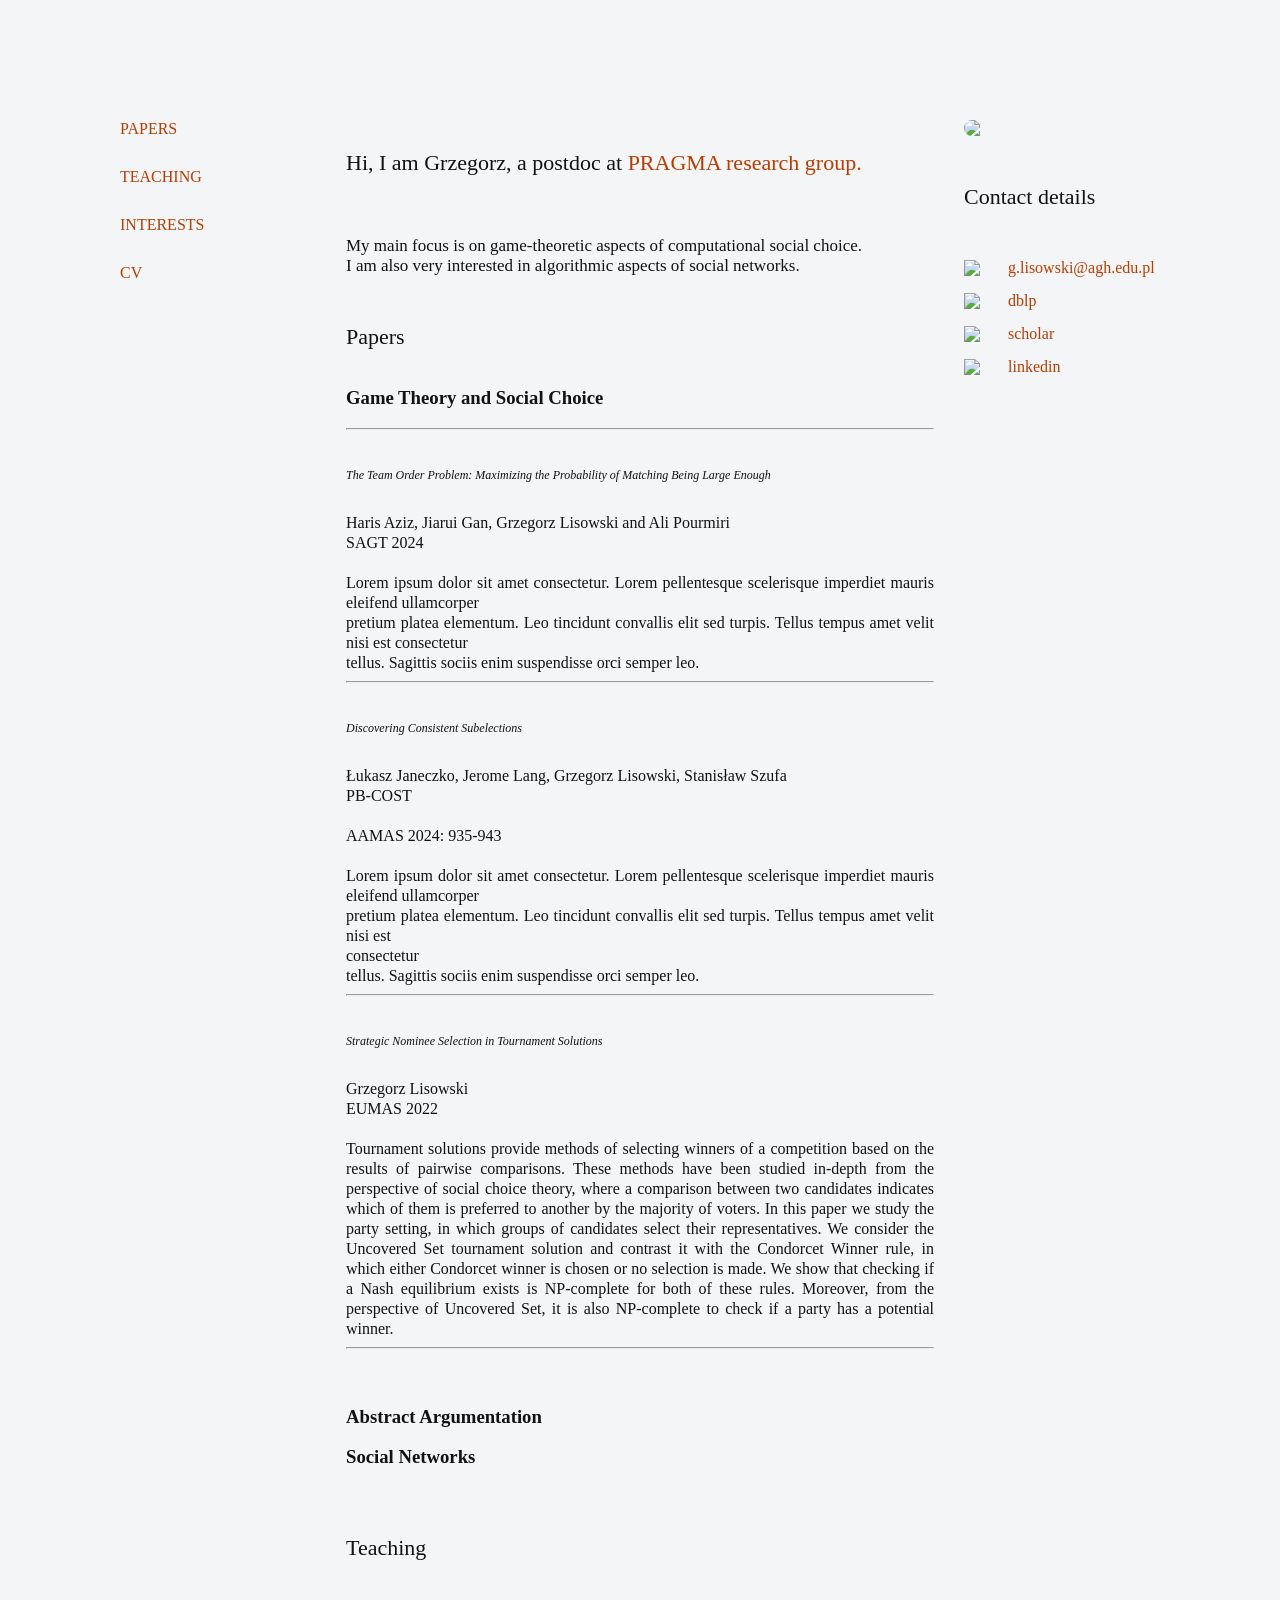
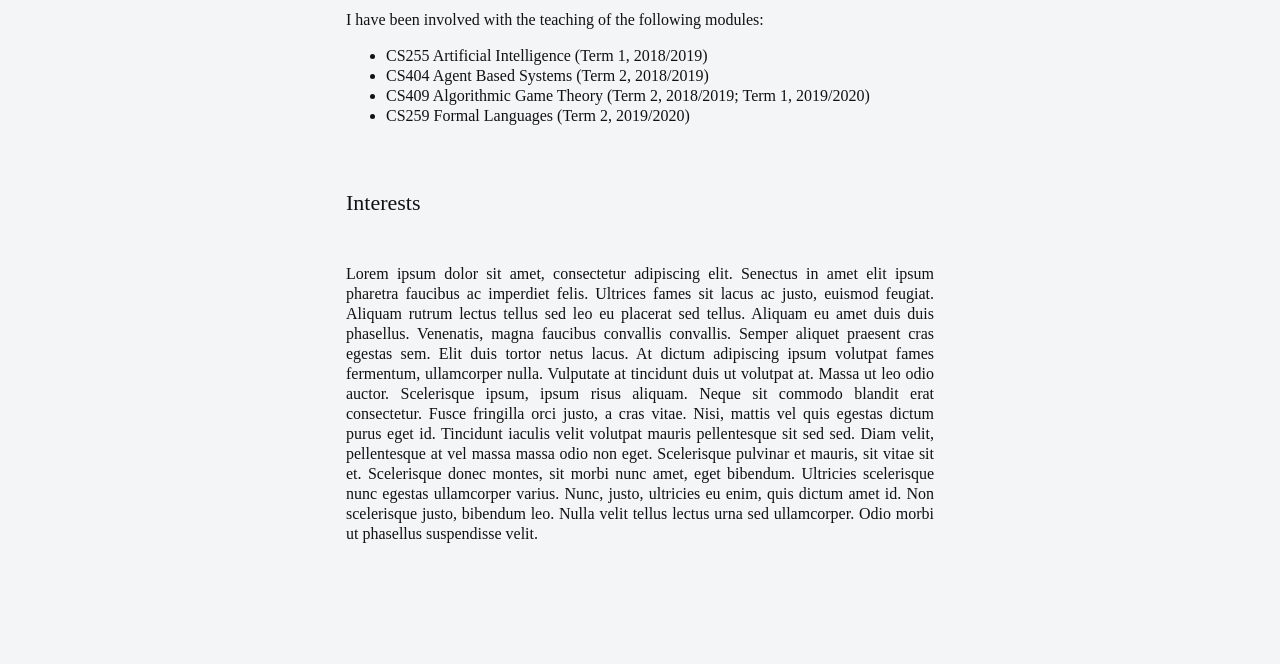
==== index.html @ bf041bb4 "Rename home.html to index.html" ====
<!DOCTYPE html>
<html>

<head>
  <meta charset="utf-8" />
  <meta lang="eng">
  <meta http-equiv="X-UA-Compatible" content="IE=edge" />
  <title>Grzegorz Lisowski</title>
  <meta name="description" content="" />
  <meta name="viewport" content="width=device-width, initial-scale=1" />
  <link href="style.css" rel="stylesheet">
  <link href="https://fonts.googleapis.com/css2?family=Montserrat&display=swap" rel="stylesheet">
</head>

<body>
  <div>
    <nav id="menu">
      <button id="hamburger" aria-label="Toggle menu" aria-expanded="false">
        <span></span><span></span><span></span>
      </button>
      <div id="menu-links">
        <a href="#publications" class="menu_item">PAPERS</a>
        <a href="#teaching" class="menu_item">TEACHING</a>
        <a href="#interests" class="menu_item">INTERESTS</a>
        <a href="./Grzegorz-Lisowski-CV.pdf" target="_blank" class="menu_item">CV</a>
      </div>
    </nav>
  </div>
  <script>
    const btn = document.getElementById('hamburger');
    const links = document.getElementById('menu-links');
    btn.addEventListener('click', () => {
      const open = links.classList.toggle('open');
      btn.setAttribute('aria-expanded', open);
    });
    links.querySelectorAll('.menu_item').forEach(a => {
      a.addEventListener('click', () => {
        links.classList.remove('open');
        btn.setAttribute('aria-expanded', false);
      });
    });
  </script>
  <div>
    <section>
      <h1>Hi, I am Grzegorz, a postdoc at <a href="https://home.agh.edu.pl/~pragma/#about">PRAGMA research group.</a>
      </h1>
      <p id="description">
        My main focus is on game-theoretic aspects of computational social choice. <br>I am also very interested in
        algorithmic
        aspects of social networks.
      </p>
    </section>

    <section id="publications">
      <h2>Papers</h2>
      <h3>Game Theory and Social Choice</h3>
        <hr>
        </hr>
        <p class="italic">The Team Order Problem: Maximizing the Probability of Matching Being Large Enough</p>
        <p>
          Haris Aziz, Jiarui Gan, Grzegorz Lisowski and Ali Pourmiri <br>
          SAGT 2024 <br>
          <br>
          Lorem ipsum dolor sit amet consectetur. Lorem pellentesque scelerisque imperdiet mauris eleifend ullamcorper
          <br>
          pretium platea elementum. Leo tincidunt convallis elit sed turpis. Tellus tempus amet velit nisi est
          consectetur
          <br>
          tellus. Sagittis sociis enim suspendisse orci semper leo.<br>
        </p>
        <hr>
        </hr>
        <p class="italic">Discovering Consistent Subelections</p>
        <p>
          Łukasz Janeczko, Jerome Lang, Grzegorz Lisowski, Stanisław Szufa<br>
          PB-COST<br>
          <br>
          AAMAS 2024: 935-943<br>
          <br>
          Lorem ipsum dolor sit amet consectetur. Lorem pellentesque scelerisque imperdiet mauris eleifend
          ullamcorper<br>
          pretium platea elementum. Leo tincidunt convallis elit sed turpis. Tellus tempus amet velit nisi est<br>
          consectetur<br>
          tellus. Sagittis sociis enim suspendisse orci semper leo.<br>
        </p>
        <hr>
        </hr>
        <p class="italic"> Strategic Nominee Selection in Tournament Solutions</p>
        <p>
          Grzegorz Lisowski<br>
          EUMAS 2022<br>
          <br>
          Tournament solutions provide methods of selecting winners of a competition based on the results of pairwise
          comparisons. These methods have been studied in-depth from the perspective of social choice theory, where a
          comparison between two candidates indicates which of them is preferred to another by the majority of voters.
          In this paper we study the party setting, in which groups of candidates select their representatives. We
          consider
          the Uncovered Set tournament solution and contrast it with the Condorcet Winner rule, in which either
          Condorcet winner is chosen or no selection is made. We show that checking if a Nash equilibrium exists is
          NP-complete for both of these rules. Moreover, from
          the perspective of Uncovered Set, it is also NP-complete to check if a party has a potential winner.<br>
          <hr>
          </hr>
        </p>
        <h3>Abstract Argumentation</h3>
        <h3>Social Networks</h3>
    </section>
    <section id="teaching">
      <h2>Teaching</h2>
      <p>
        I have been involved with the teaching of the following modules:
      <ul>
        <li>CS255 Artificial Intelligence (Term 1, 2018/2019)</li>
        <li>CS404 Agent Based Systems (Term 2, 2018/2019)</li>
        <li>CS409 Algorithmic Game Theory (Term 2, 2018/2019; Term 1, 2019/2020)</li>
        <li>CS259 Formal Languages (Term 2, 2019/2020)</li>
      </ul>
      </p>
    </section>
    <section id="interests">
      <h2>Interests</h2>
      <p>
        Lorem ipsum dolor sit amet, consectetur adipiscing elit. Senectus in
        amet elit ipsum pharetra faucibus ac imperdiet felis. Ultrices fames sit
        lacus ac justo, euismod feugiat. Aliquam rutrum lectus tellus sed leo eu
        placerat sed tellus. Aliquam eu amet duis duis phasellus. Venenatis,
        magna faucibus convallis convallis. Semper aliquet praesent cras egestas
        sem. Elit duis tortor netus lacus. At dictum adipiscing ipsum volutpat
        fames fermentum, ullamcorper nulla. Vulputate at tincidunt duis ut
        volutpat at. Massa ut leo odio auctor. Scelerisque ipsum, ipsum risus
        aliquam. Neque sit commodo blandit erat consectetur. Fusce fringilla
        orci justo, a cras vitae. Nisi, mattis vel quis egestas dictum purus
        eget id. Tincidunt iaculis velit volutpat mauris pellentesque sit sed
        sed. Diam velit, pellentesque at vel massa massa odio non eget.
        Scelerisque pulvinar et mauris, sit vitae sit et. Scelerisque donec
        montes, sit morbi nunc amet, eget bibendum. Ultricies scelerisque nunc
        egestas ullamcorper varius. Nunc, justo, ultricies eu enim, quis dictum
        amet id. Non scelerisque justo, bibendum leo. Nulla velit tellus lectus
        urna sed ullamcorper. Odio morbi ut phasellus suspendisse velit.
      </p>
    </section>
  </div>
  <div>
    <div class="contact">
      <img src="img/official_profile5.svg" id="profile" />
      <h2>Contact details</h2>
      <div class="contack_text">
        <div class="contack_element">
          <img src="img/mail.png">
          <a href="mailto:g.lisowski@agh.edu.pl" target="_blank">g.lisowski@agh.edu.pl</a>
        </div>
        <div class="contack_element">
          <img src="img/dblp.png">
          <a href="https://dblp.org/pid/225/1909.html" target="_blank">dblp</a>
        </div>
        <div class="contack_element">
          <img src="img/scholar.svg">
          <a href="https://scholar.google.co.uk/citations?user=oGo467wAAAAJ&hl=en" target="_blank">scholar</a>
        </div>
        <div class="contack_element">
          <img src="img/linkedin.svg">
          <a href="https://www.linkedin.com/in/grzegorz-lisowski-43aa8071/?originalSubdomain=uk"
            target="_blank">linkedin</a>
        </div>
      </div>
    </div>
  </div>

</body>

</html>
---- style.css ----
html {
  background: #f4f5f6;
  font-family: Rewir;
  color: #121212;
  scroll-behavior: smooth;
}
body {
  height: 100%;
  padding: 0;
  display: grid;
  grid-template-columns: 2fr 6fr 2fr;
  margin: 120px;
  gap: 30px;
}

/* Tablet (max 1024px) */
@media (max-width: 1024px) {
  body {
    display: flex;
    flex-direction: column;
    margin: 0;
    padding: 20px 30px;
    gap: 0;
  }

  nav {
    position: sticky;
    top: 0;
    background: #f4f5f6;
    z-index: 100;
    width: 100%;
    padding: 16px 0;
    border-bottom: 1px solid #e0e0e0;
    margin-bottom: 20px;
    display: flex;
    flex-direction: column;
    align-items: flex-start;
  }

  #hamburger {
    display: flex;
  }

  #menu-links {
    display: none;
    flex-direction: column;
    gap: 16px;
    padding-top: 16px;
    width: 100%;
  }

  #menu-links.open {
    display: flex;
  }

  .contact {
    display: none;
  }
}

/* Mobile (max 640px) */
@media (max-width: 640px) {
  body {
    display: flex;
    flex-direction: column;
    margin: 0;
    padding: 20px;
    gap: 0;
  }

  nav {
    position: sticky;
    top: 0;
    background: #f4f5f6;
    z-index: 100;
    width: 100%;
    padding: 16px 0;
    border-bottom: 1px solid #e0e0e0;
    margin-bottom: 10px;
    display: flex;
    flex-direction: column;
    align-items: flex-start;
  }

  #hamburger {
    display: flex;
  }

  #menu-links {
    display: none;
    flex-direction: column;
    gap: 14px;
    padding-top: 14px;
    width: 100%;
  }

  #menu-links.open {
    display: flex;
  }

  .menu_item {
    font-size: 13px;
  }

  h1 {
    font-size: 18px;
    margin-block-start: 20px;
    margin-block-end: 20px;
  }

  h2 {
    font-size: 18px;
  }

  p {
    max-width: 100%;
    font-size: 15px;
    line-height: 22px;
    padding-top: 20px;
  }

  hr {
    max-width: 100%;
  }

  #publications {
    padding-top: 20px;
    padding-bottom: 20px;
  }

  .contact {
    position: static;
    width: 100%;
    flex-direction: row;
    flex-wrap: wrap;
    align-items: center;
    gap: 20px;
    padding: 30px 0 20px;
    border-top: 1px solid #e0e0e0;
    margin-top: 30px;
  }

  #profile {
    width: 80px;
    height: 80px;
    border-radius: 50%;
    flex-shrink: 0;
  }

  .contack_text {
    height: auto;
    flex: 1;
    min-width: 160px;
    gap: 10px;
  }

  .contack_element img {
    width: 20px;
    height: 20px;
  }

  li {
    font-size: 15px;
    line-height: 24px;
  }
}
a {
  color: #b83d00;
  text-align: left;
  width: 171px;
}
a:link {
  text-decoration: none;
}
a:visited {
  text-decoration: none;
}
a:hover {
  text-decoration: none;
}
a:active {
  color: #f4f5f6;
}
hr {
  max-width: 700px;
}
/*menu*/
nav {
  display: inline-flex;
  flex-direction: column;
  margin: 0;
  width: 350.28px;
  position: fixed;
}
#menu {
  display: flex;
  width: 224px;
  flex-direction: column;
  align-items: flex-start;
  gap: 30px;
}
#menu-links {
  display: flex;
  flex-direction: column;
  align-items: flex-start;
  gap: 30px;
}
.menu_item {
  display: block;
  font-weight: normal;
  font-size: 16px;
}
#hamburger {
  display: none;
  flex-direction: column;
  justify-content: space-between;
  width: 28px;
  height: 20px;
  background: none;
  border: none;
  cursor: pointer;
  padding: 0;
  margin-bottom: 0;
}
#hamburger span {
  display: block;
  height: 2px;
  background: #121212;
  border-radius: 2px;
  transition: transform 0.25s, opacity 0.25s;
}
/*hero*/
#description {
  font-size: 17px;
  font-style: normal;
  font-weight: 300;
  line-height: normal;
}

.titles {
  position: absolute;
  left: 10%;
}

h1 {
  margin: 0px;
  padding: 0px;
  font-weight: lighter;
  margin-block-start: 30px;
  margin-block-end: 30px;

  /* H1 */
  font-size: 22px;
  font-style: normal;
  font-weight: 300;
  line-height: normal;
}
h2 {
  display: inline-block;

  font-size: 22px;
  font-style: normal;
  font-weight: 300;
  line-height: normal;
}
p {
  max-width: 700px;

  font-weight: normal;
  font-size: 16px;
  line-height: 20px;
  text-align: justify;
  padding-top: 30px;
  padding-bottom: 0px;
  margin-top: 0px;
  margin-bottom: 0px;
}
li {
  font-style: normal;
  font-weight: normal;
  font-size: 16px;
  line-height: 20px;
  color: #121212;
}
.publinks {
  background: none;
  text-align: justify;
  padding: 0;
  border: none;
  margin: 0;
  display: inline;
}
#publications {
  padding-top: 30px;
  padding-bottom: 30px;
  margin-top: 0px;
  margin-bottom: 0px;
}
.publinks a:active {
  border: none;
}
/*Dane kontaktowe */
.contact {
  display: flex;
  width: 215px;
  flex-direction: column;
  align-items: flex-start;
  gap: 30px;
  position: fixed;
}
#profile {
  width: 100%;
  border-radius: 215px;
  background: url(<path-to-image>) #f4f5f6 0px -6.043px / 100% 133.333% no-repeat;
}
.contack_text {
  display: flex;
  height: 176px;
  flex-direction: column;
  align-items: flex-start;
  gap: 15px;
  align-self: stretch;
}
.contack_element {
  display: flex;
  justify-content: space-between;
  align-items: center;
  align-self: stretch;
}
/*Papers*/
.italic {
  font-size: 12px;
  font-style: italic;
  font-weight: 400;
  line-height: normal;
}
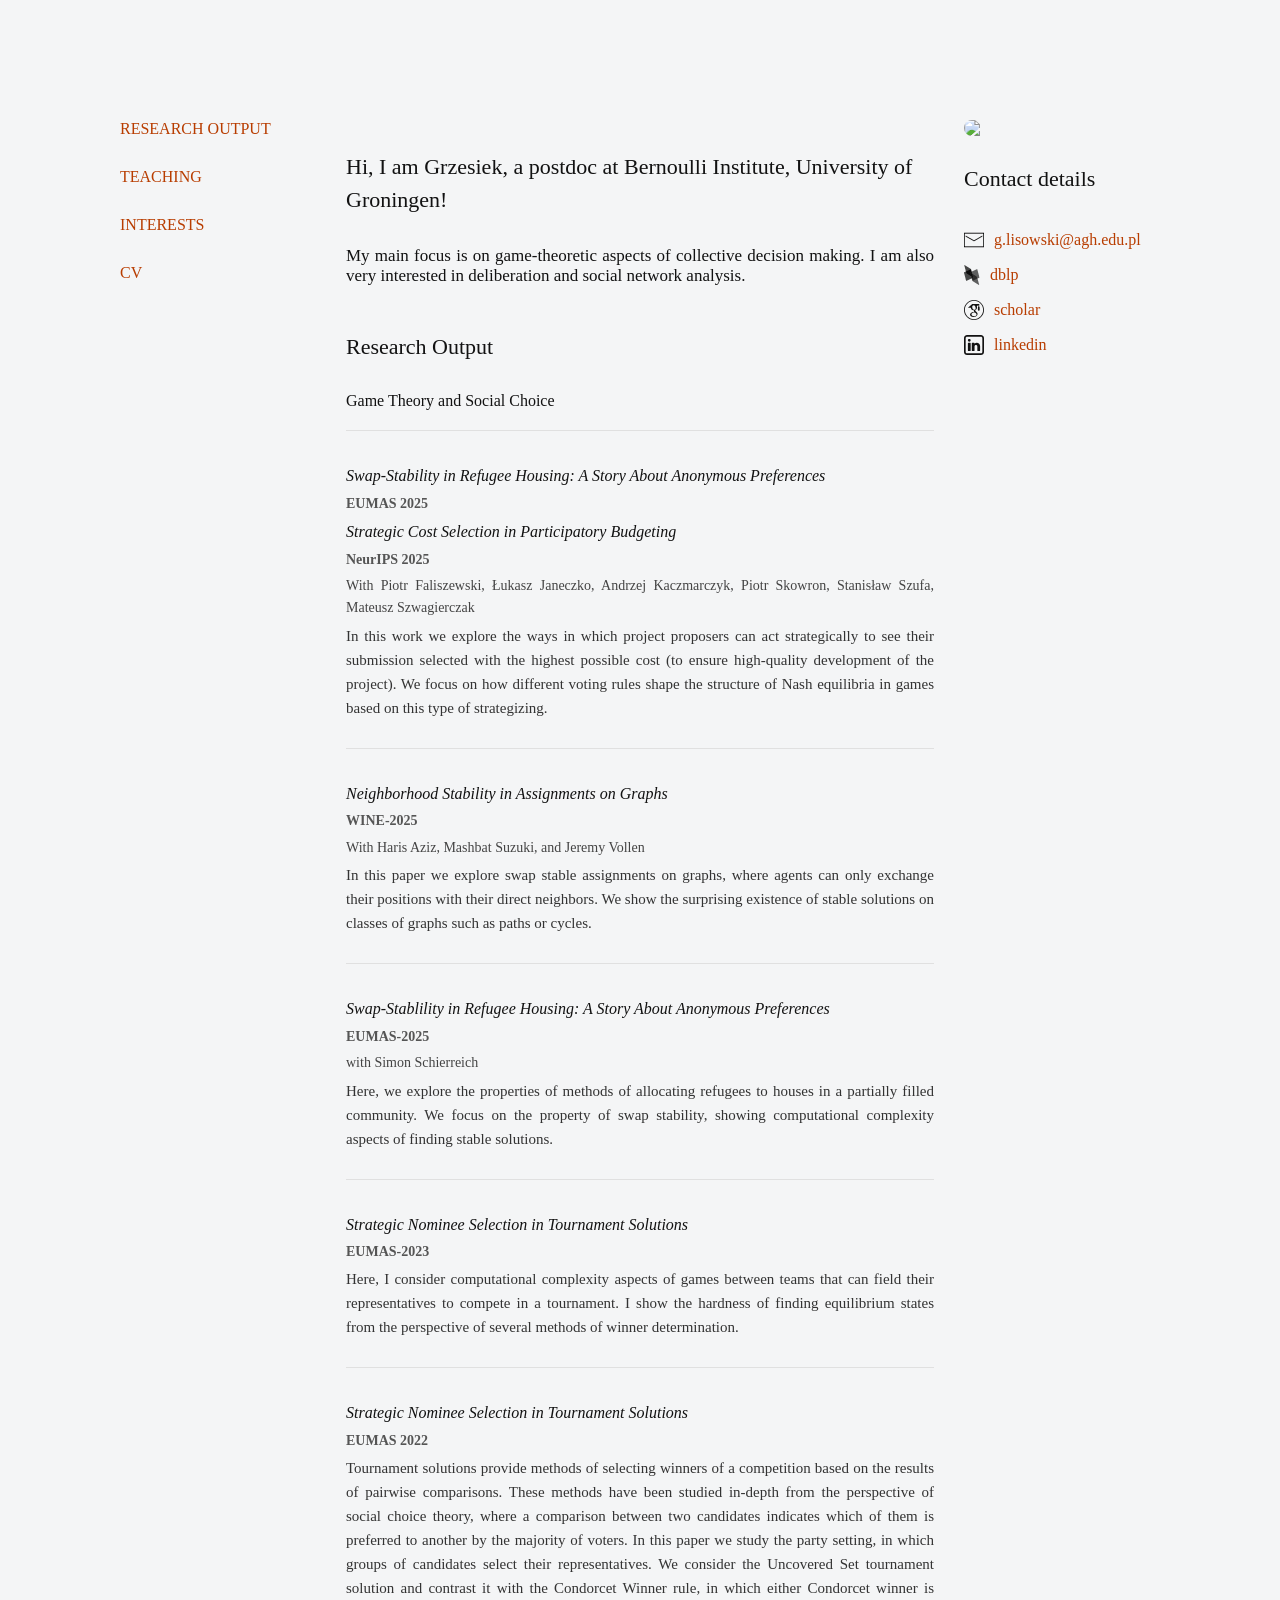
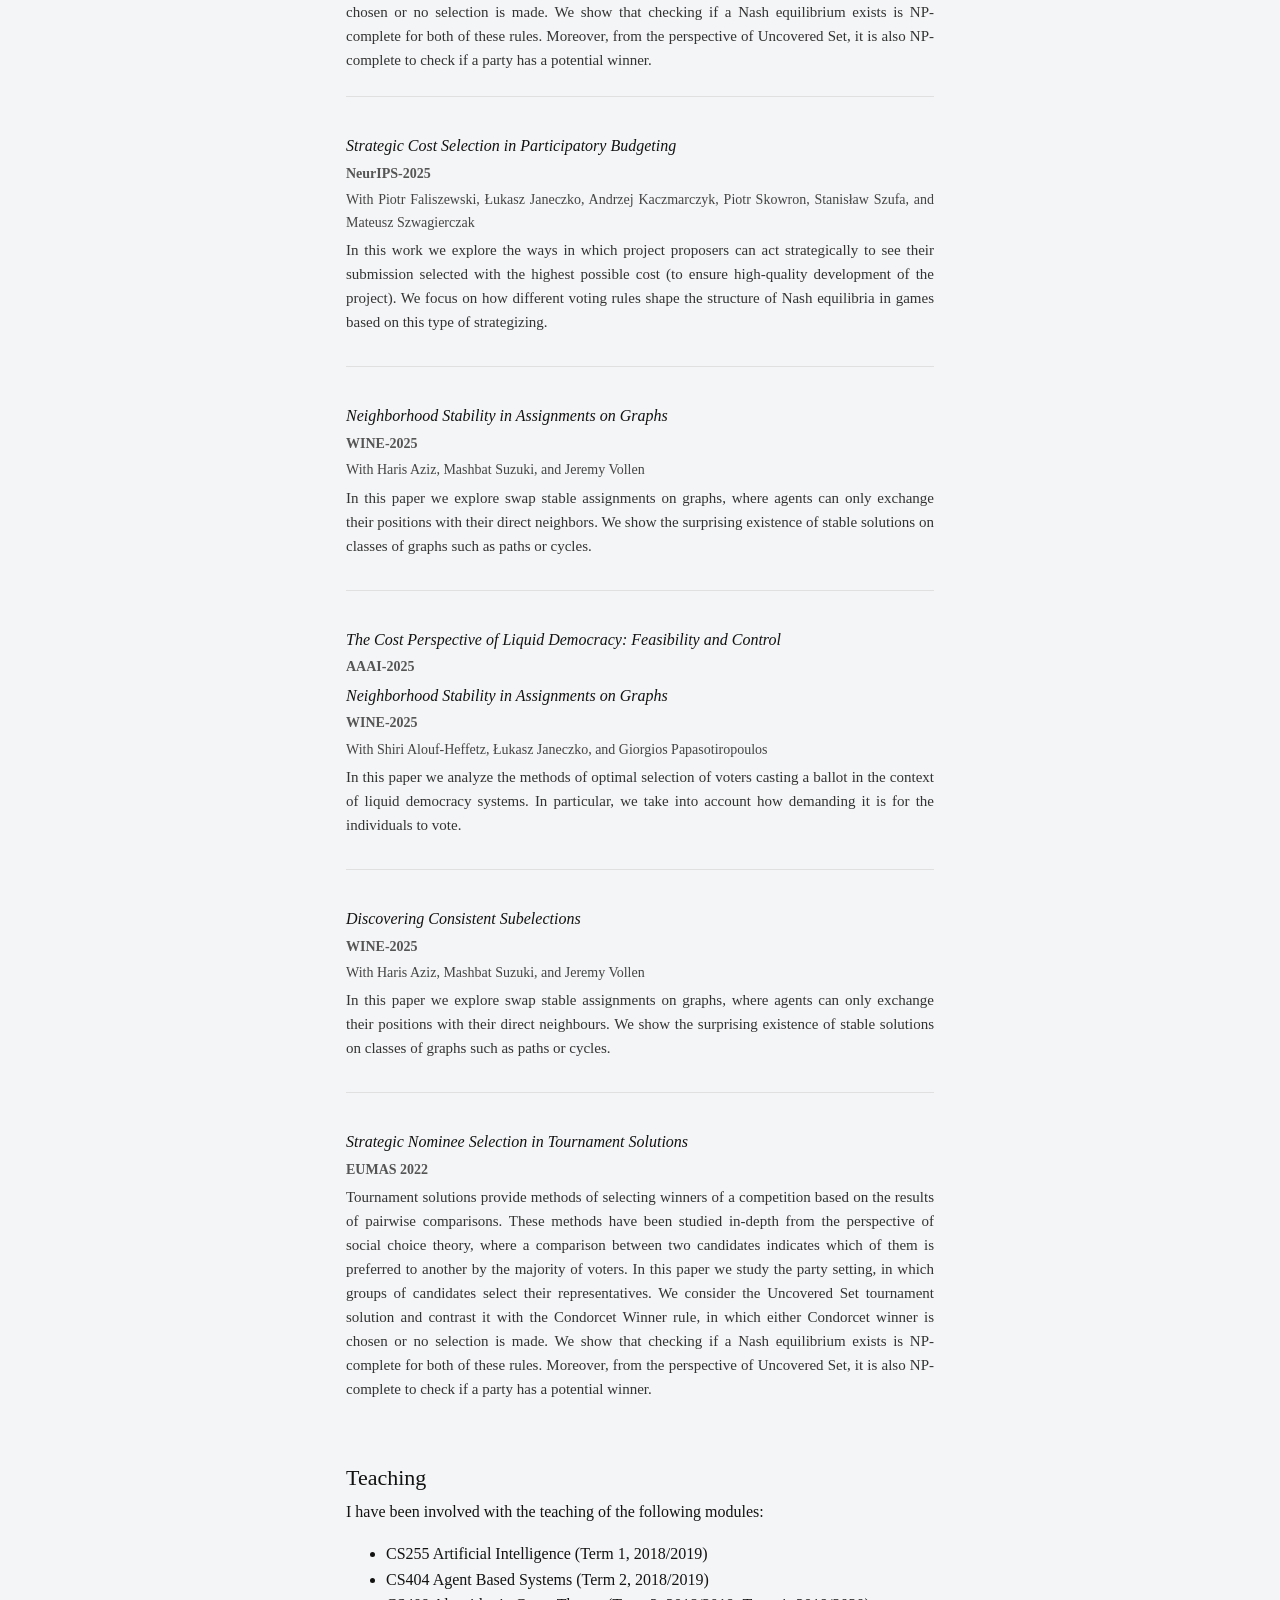
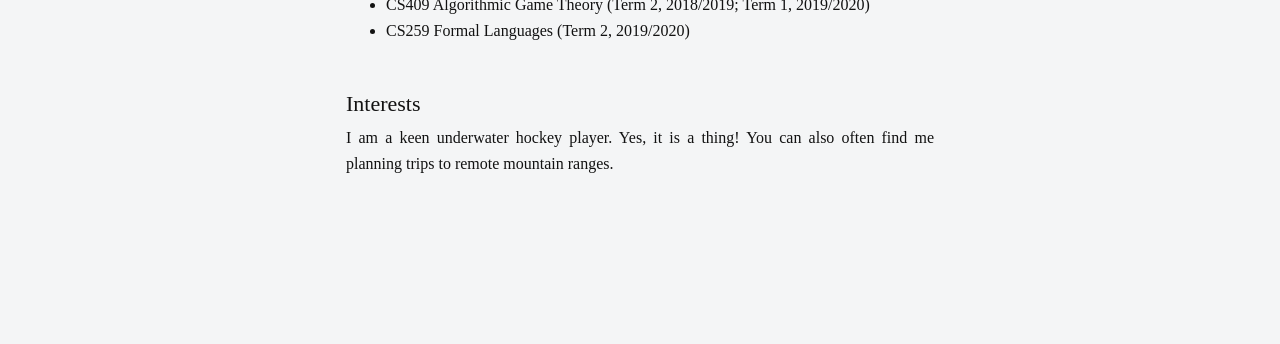
==== commit 363963f2: "name changes" ====
--- a/index.html
+++ b/index.html
@@ -15,95 +15,132 @@
 <body>
   <div>
     <nav id="menu">
-      <button id="hamburger" aria-label="Toggle menu" aria-expanded="false">
-        <span></span><span></span><span></span>
-      </button>
+      <div id="nav-icon4" role="button" aria-label="Toggle menu" aria-expanded="false" tabindex="0">
+        <span></span>
+        <span></span>
+        <span></span>
+      </div>
       <div id="menu-links">
-        <a href="#publications" class="menu_item">PAPERS</a>
+        <a href="#publications" class="menu_item">RESEARCH OUTPUT</a>
         <a href="#teaching" class="menu_item">TEACHING</a>
         <a href="#interests" class="menu_item">INTERESTS</a>
         <a href="./Grzegorz-Lisowski-CV.pdf" target="_blank" class="menu_item">CV</a>
+        <a href="#contact" class="menu_item menu_item--mobile">CONTACT</a>
       </div>
     </nav>
   </div>
   <script>
-    const btn = document.getElementById('hamburger');
+    const btn = document.getElementById('nav-icon4');
     const links = document.getElementById('menu-links');
     btn.addEventListener('click', () => {
       const open = links.classList.toggle('open');
+      btn.classList.toggle('open', open);
       btn.setAttribute('aria-expanded', open);
+    });
+    btn.addEventListener('keydown', (e) => {
+      if (e.key === 'Enter' || e.key === ' ') btn.click();
     });
     links.querySelectorAll('.menu_item').forEach(a => {
       a.addEventListener('click', () => {
         links.classList.remove('open');
+        btn.classList.remove('open');
         btn.setAttribute('aria-expanded', false);
       });
     });
   </script>
   <div>
     <section>
-      <h1>Hi, I am Grzegorz, a postdoc at <a href="https://home.agh.edu.pl/~pragma/#about">PRAGMA research group.</a>
+      <h1>Hi, I am Grzesiek, a postdoc at Bernoulli Institute, University of Groningen!</a>
       </h1>
       <p id="description">
-        My main focus is on game-theoretic aspects of computational social choice. <br>I am also very interested in
-        algorithmic
-        aspects of social networks.
+        My main focus is on game-theoretic aspects of collective decision making. I am also very interested in deliberation and social network analysis.
       </p>
     </section>
 
     <section id="publications">
-      <h2>Papers</h2>
+      <h2>Research Output</h2>
       <h3>Game Theory and Social Choice</h3>
-        <hr>
-        </hr>
-        <p class="italic">The Team Order Problem: Maximizing the Probability of Matching Being Large Enough</p>
-        <p>
-          Haris Aziz, Jiarui Gan, Grzegorz Lisowski and Ali Pourmiri <br>
-          SAGT 2024 <br>
-          <br>
-          Lorem ipsum dolor sit amet consectetur. Lorem pellentesque scelerisque imperdiet mauris eleifend ullamcorper
-          <br>
-          pretium platea elementum. Leo tincidunt convallis elit sed turpis. Tellus tempus amet velit nisi est
-          consectetur
-          <br>
-          tellus. Sagittis sociis enim suspendisse orci semper leo.<br>
-        </p>
-        <hr>
-        </hr>
-        <p class="italic">Discovering Consistent Subelections</p>
-        <p>
-          Łukasz Janeczko, Jerome Lang, Grzegorz Lisowski, Stanisław Szufa<br>
-          PB-COST<br>
-          <br>
-          AAMAS 2024: 935-943<br>
-          <br>
-          Lorem ipsum dolor sit amet consectetur. Lorem pellentesque scelerisque imperdiet mauris eleifend
-          ullamcorper<br>
-          pretium platea elementum. Leo tincidunt convallis elit sed turpis. Tellus tempus amet velit nisi est<br>
-          consectetur<br>
-          tellus. Sagittis sociis enim suspendisse orci semper leo.<br>
-        </p>
-        <hr>
-        </hr>
-        <p class="italic"> Strategic Nominee Selection in Tournament Solutions</p>
-        <p>
-          Grzegorz Lisowski<br>
-          EUMAS 2022<br>
-          <br>
-          Tournament solutions provide methods of selecting winners of a competition based on the results of pairwise
-          comparisons. These methods have been studied in-depth from the perspective of social choice theory, where a
-          comparison between two candidates indicates which of them is preferred to another by the majority of voters.
-          In this paper we study the party setting, in which groups of candidates select their representatives. We
-          consider
-          the Uncovered Set tournament solution and contrast it with the Condorcet Winner rule, in which either
-          Condorcet winner is chosen or no selection is made. We show that checking if a Nash equilibrium exists is
-          NP-complete for both of these rules. Moreover, from
-          the perspective of Uncovered Set, it is also NP-complete to check if a party has a potential winner.<br>
-          <hr>
-          </hr>
-        </p>
-        <h3>Abstract Argumentation</h3>
-        <h3>Social Networks</h3>
+
+      <hr>
+      <div class="paper">
+        <p class="paper-title">Swap-Stability in Refugee Housing: A Story About Anonymous Preferences</p>
+        <p class="paper-venue">EUMAS 2025</p>
+        <p class="paper-title">Strategic Cost Selection in Participatory Budgeting</p>
+        <p class="paper-venue">NeurIPS 2025</p>
+        <p class="paper-authors">With Piotr Faliszewski, Łukasz Janeczko, Andrzej Kaczmarczyk, Piotr Skowron, Stanisław Szufa, Mateusz Szwagierczak</p>
+        <p class="paper-abstract">In this work we explore the ways in which project proposers can act strategically to see their submission selected with the highest possible cost (to ensure high-quality development of the project). We focus on how different voting rules shape the structure of Nash equilibria in games based on this type of strategizing.</p>
+      </div>
+
+      <hr>
+      <div class="paper">
+        <p class="paper-title">Neighborhood Stability in Assignments on Graphs</p>
+        <p class="paper-venue">WINE-2025</p>
+        <p class="paper-authors">With Haris Aziz, Mashbat Suzuki, and Jeremy Vollen</p>
+        <p class="paper-abstract">In this paper we explore swap stable assignments on graphs, where agents can only exchange their positions with their direct neighbors. We show the surprising existence of stable solutions on classes of graphs such as paths or cycles.</p>
+      </div>
+
+      <hr>
+      <div class="paper">
+        <p class="paper-title">Swap-Stablility in Refugee Housing: A Story About Anonymous Preferences</p>
+        <p class="paper-venue">EUMAS-2025</p>
+        <p class="paper-authors">with Simon Schierreich</p>
+        <p class="paper-abstract">Here, we explore the properties of methods of allocating refugees to houses in a partially filled community. We focus on the property of swap stability, showing computational complexity aspects of finding stable solutions.</p>
+      </div>
+
+      <hr>
+      <div class="paper">
+        <p class="paper-title">Strategic Nominee Selection in Tournament Solutions</p>
+        <p class="paper-venue">EUMAS-2023</p>
+        <p class="paper-abstract">Here, I consider computational complexity aspects of games between teams that can field their representatives to compete in a tournament. I show the hardness of finding equilibrium states from the perspective of several methods of winner determination.</p>
+      </div>
+
+      <hr>
+      <div class="paper">
+        <p class="paper-title">Strategic Nominee Selection in Tournament Solutions</p>
+        <p class="paper-venue">EUMAS 2022</p>
+        <p class="paper-abstract">Tournament solutions provide methods of selecting winners of a competition based on the results of pairwise          comparisons. These methods have been studied in-depth from the perspective of social choice theory, where a          comparison between two candidates indicates which of them is preferred to another by the majority of voters.          In this paper we study the party setting, in which groups of candidates select their representatives. We          consider          the Uncovered Set tournament solution and contrast it with the Condorcet Winner rule, in which either          Condorcet winner is chosen or no selection is made. We show that checking if a Nash equilibrium exists is          NP-complete for both of these rules. Moreover, from          the perspective of Uncovered Set, it is also NP-complete to check if a party has a potential winner.
+
+      <hr>
+      <div class="paper">
+        <p class="paper-title">Strategic Cost Selection in Participatory Budgeting</p>
+        <p class="paper-venue">NeurIPS-2025</p>
+        <p class="paper-authors">With Piotr Faliszewski, Łukasz Janeczko, Andrzej Kaczmarczyk, Piotr Skowron, Stanisław Szufa, and Mateusz Szwagierczak</p>
+        <p class="paper-abstract">In this work we explore the ways in which project proposers can act strategically to see their submission selected with the highest possible cost (to ensure high-quality development of the project). We focus on how different voting rules shape the structure of Nash equilibria in games based on this type of strategizing.</p>
+      </div>
+
+       <hr>
+      <div class="paper">
+        <p class="paper-title">Neighborhood Stability in Assignments on Graphs</p>
+        <p class="paper-venue">WINE-2025</p>
+        <p class="paper-authors">With Haris Aziz, Mashbat Suzuki, and Jeremy Vollen</p>
+        <p class="paper-abstract">In this paper we explore swap stable assignments on graphs, where agents can only exchange their positions with their direct neighbors. We show the surprising existence of stable solutions on classes of graphs such as paths or cycles.</p>
+      </div>
+      
+       <hr>
+      <div class="paper">
+        <p class="paper-title">The Cost Perspective of Liquid Democracy: Feasibility and Control</p>
+        <p class="paper-venue">AAAI-2025</p>
+        <p class="paper-title">Neighborhood Stability in Assignments on Graphs</p>
+        <p class="paper-venue">WINE-2025</p>
+        <p class="paper-authors">With Shiri Alouf-Heffetz, Łukasz Janeczko, and Giorgios Papasotiropoulos</p>
+        <p class="paper-abstract">In this paper we analyze the methods of optimal selection of voters casting a ballot in the context of liquid democracy systems. In particular, we take into account how demanding it is for the individuals to vote.</p>
+      </div>
+
+      <hr>
+      <div class="paper">
+        <p class="paper-title">Discovering Consistent Subelections</p>
+        <p class="paper-venue">WINE-2025</p>
+        <p class="paper-authors">With Haris Aziz, Mashbat Suzuki, and Jeremy Vollen</p>
+        <p class="paper-abstract">In this paper we explore swap stable assignments on graphs, where agents can only exchange their positions with their direct neighbours.  We show the surprising existence of stable solutions on classes of graphs such as paths or cycles.</p>
+      </div>
+
+      <hr>
+      <div class="paper">
+        <p class="paper-title">Strategic Nominee Selection in Tournament Solutions</p>
+        <p class="paper-venue">EUMAS 2022</p>
+        <p class="paper-abstract">Tournament solutions provide methods of selecting winners of a competition based on the results of pairwise          comparisons. These methods have been studied in-depth from the perspective of social choice theory, where a          comparison between two candidates indicates which of them is preferred to another by the majority of voters.          In this paper we study the party setting, in which groups of candidates select their representatives. We          consider          the Uncovered Set tournament solution and contrast it with the Condorcet Winner rule, in which either          Condorcet winner is chosen or no selection is made. We show that checking if a Nash equilibrium exists is          NP-complete for both of these rules. Moreover, from          the perspective of Uncovered Set, it is also NP-complete to check if a party has a potential winner.</p>
+      </div>
+
     </section>
     <section id="teaching">
       <h2>Teaching</h2>
@@ -120,28 +157,12 @@
     <section id="interests">
       <h2>Interests</h2>
       <p>
-        Lorem ipsum dolor sit amet, consectetur adipiscing elit. Senectus in
-        amet elit ipsum pharetra faucibus ac imperdiet felis. Ultrices fames sit
-        lacus ac justo, euismod feugiat. Aliquam rutrum lectus tellus sed leo eu
-        placerat sed tellus. Aliquam eu amet duis duis phasellus. Venenatis,
-        magna faucibus convallis convallis. Semper aliquet praesent cras egestas
-        sem. Elit duis tortor netus lacus. At dictum adipiscing ipsum volutpat
-        fames fermentum, ullamcorper nulla. Vulputate at tincidunt duis ut
-        volutpat at. Massa ut leo odio auctor. Scelerisque ipsum, ipsum risus
-        aliquam. Neque sit commodo blandit erat consectetur. Fusce fringilla
-        orci justo, a cras vitae. Nisi, mattis vel quis egestas dictum purus
-        eget id. Tincidunt iaculis velit volutpat mauris pellentesque sit sed
-        sed. Diam velit, pellentesque at vel massa massa odio non eget.
-        Scelerisque pulvinar et mauris, sit vitae sit et. Scelerisque donec
-        montes, sit morbi nunc amet, eget bibendum. Ultricies scelerisque nunc
-        egestas ullamcorper varius. Nunc, justo, ultricies eu enim, quis dictum
-        amet id. Non scelerisque justo, bibendum leo. Nulla velit tellus lectus
-        urna sed ullamcorper. Odio morbi ut phasellus suspendisse velit.
+        I am a keen underwater hockey player. Yes, it is a thing! You can also often find me planning trips to remote mountain ranges.
       </p>
     </section>
   </div>
   <div>
-    <div class="contact">
+    <div class="contact" id="contact">
       <img src="img/official_profile5.svg" id="profile" />
       <h2>Contact details</h2>
       <div class="contack_text">
--- a/style.css
+++ b/style.css
@@ -13,157 +13,6 @@
   gap: 30px;
 }
 
-/* Tablet (max 1024px) */
-@media (max-width: 1024px) {
-  body {
-    display: flex;
-    flex-direction: column;
-    margin: 0;
-    padding: 20px 30px;
-    gap: 0;
-  }
-
-  nav {
-    position: sticky;
-    top: 0;
-    background: #f4f5f6;
-    z-index: 100;
-    width: 100%;
-    padding: 16px 0;
-    border-bottom: 1px solid #e0e0e0;
-    margin-bottom: 20px;
-    display: flex;
-    flex-direction: column;
-    align-items: flex-start;
-  }
-
-  #hamburger {
-    display: flex;
-  }
-
-  #menu-links {
-    display: none;
-    flex-direction: column;
-    gap: 16px;
-    padding-top: 16px;
-    width: 100%;
-  }
-
-  #menu-links.open {
-    display: flex;
-  }
-
-  .contact {
-    display: none;
-  }
-}
-
-/* Mobile (max 640px) */
-@media (max-width: 640px) {
-  body {
-    display: flex;
-    flex-direction: column;
-    margin: 0;
-    padding: 20px;
-    gap: 0;
-  }
-
-  nav {
-    position: sticky;
-    top: 0;
-    background: #f4f5f6;
-    z-index: 100;
-    width: 100%;
-    padding: 16px 0;
-    border-bottom: 1px solid #e0e0e0;
-    margin-bottom: 10px;
-    display: flex;
-    flex-direction: column;
-    align-items: flex-start;
-  }
-
-  #hamburger {
-    display: flex;
-  }
-
-  #menu-links {
-    display: none;
-    flex-direction: column;
-    gap: 14px;
-    padding-top: 14px;
-    width: 100%;
-  }
-
-  #menu-links.open {
-    display: flex;
-  }
-
-  .menu_item {
-    font-size: 13px;
-  }
-
-  h1 {
-    font-size: 18px;
-    margin-block-start: 20px;
-    margin-block-end: 20px;
-  }
-
-  h2 {
-    font-size: 18px;
-  }
-
-  p {
-    max-width: 100%;
-    font-size: 15px;
-    line-height: 22px;
-    padding-top: 20px;
-  }
-
-  hr {
-    max-width: 100%;
-  }
-
-  #publications {
-    padding-top: 20px;
-    padding-bottom: 20px;
-  }
-
-  .contact {
-    position: static;
-    width: 100%;
-    flex-direction: row;
-    flex-wrap: wrap;
-    align-items: center;
-    gap: 20px;
-    padding: 30px 0 20px;
-    border-top: 1px solid #e0e0e0;
-    margin-top: 30px;
-  }
-
-  #profile {
-    width: 80px;
-    height: 80px;
-    border-radius: 50%;
-    flex-shrink: 0;
-  }
-
-  .contack_text {
-    height: auto;
-    flex: 1;
-    min-width: 160px;
-    gap: 10px;
-  }
-
-  .contack_element img {
-    width: 20px;
-    height: 20px;
-  }
-
-  li {
-    font-size: 15px;
-    line-height: 24px;
-  }
-}
 a {
   color: #b83d00;
   text-align: left;
@@ -181,9 +30,6 @@
 a:active {
   color: #f4f5f6;
 }
-hr {
-  max-width: 700px;
-}
 /*menu*/
 nav {
   display: inline-flex;
@@ -210,25 +56,69 @@
   font-weight: normal;
   font-size: 16px;
 }
-#hamburger {
+.menu_item--mobile {
   display: none;
-  flex-direction: column;
-  justify-content: space-between;
-  width: 28px;
-  height: 20px;
-  background: none;
-  border: none;
+}
+#nav-icon4 {
+  display: none;
+  width: 35px;
+  height: 35px;
+  position: relative;
   cursor: pointer;
-  padding: 0;
-  margin-bottom: 0;
-}
-#hamburger span {
+  -webkit-transform: rotate(0deg);
+  -moz-transform: rotate(0deg);
+  -o-transform: rotate(0deg);
+  transform: rotate(0deg);
+  -webkit-transition: .5s ease-in-out;
+  -moz-transition: .5s ease-in-out;
+  -o-transition: .5s ease-in-out;
+  transition: .5s ease-in-out;
+}
+#nav-icon4 span {
   display: block;
-  height: 2px;
+  position: absolute;
+  height: 5px;
+  width: 100%;
   background: #121212;
-  border-radius: 2px;
-  transition: transform 0.25s, opacity 0.25s;
-}
+  border-radius: 5px;
+  opacity: 1;
+  left: 0;
+  -webkit-transform: rotate(0deg);
+  -moz-transform: rotate(0deg);
+  -o-transform: rotate(0deg);
+  transform: rotate(0deg);
+  -webkit-transform-origin: center center;
+  -moz-transform-origin: center center;
+  -o-transform-origin: center center;
+  transform-origin: center center;
+  -webkit-transition: top .5s ease-in-out, transform .5s ease-in-out, opacity .5s ease-in-out, width .5s ease-in-out;
+  -moz-transition: top .5s ease-in-out, transform .5s ease-in-out, opacity .5s ease-in-out, width .5s ease-in-out;
+  -o-transition: top .5s ease-in-out, transform .5s ease-in-out, opacity .5s ease-in-out, width .5s ease-in-out;
+  transition: top .5s ease-in-out, transform .5s ease-in-out, opacity .5s ease-in-out, width .5s ease-in-out;
+}
+#nav-icon4 span:nth-child(1) { top: 0px; }
+#nav-icon4 span:nth-child(2) { top: 15px; }
+#nav-icon4 span:nth-child(3) { top: 30px; }
+
+#nav-icon4.open span:nth-child(1) {
+  top: 15px;
+  -webkit-transform: rotate(45deg);
+  -moz-transform: rotate(45deg);
+  -o-transform: rotate(45deg);
+  transform: rotate(45deg);
+}
+#nav-icon4.open span:nth-child(2) {
+  width: 0%;
+  opacity: 0;
+}
+#nav-icon4.open span:nth-child(3) {
+  top: 15px;
+  -webkit-transform: rotate(-45deg);
+  -moz-transform: rotate(-45deg);
+  -o-transform: rotate(-45deg);
+  transform: rotate(-45deg);
+}
+
 /*hero*/
 #description {
   font-size: 17px;
@@ -243,61 +133,88 @@
 }
 
 h1 {
-  margin: 0px;
-  padding: 0px;
-  font-weight: lighter;
+  margin: 0;
+  padding: 0;
+  font-size: 22px;
+  font-style: normal;
+  font-weight: 300;
+  line-height: 1.5;
   margin-block-start: 30px;
   margin-block-end: 30px;
-
-  /* H1 */
+}
+h2 {
+  display: block;
   font-size: 22px;
   font-style: normal;
   font-weight: 300;
   line-height: normal;
-}
-h2 {
-  display: inline-block;
-
-  font-size: 22px;
-  font-style: normal;
-  font-weight: 300;
-  line-height: normal;
+  margin-top: 0;
+  margin-bottom: 8px;
+}
+h3 {
+  font-size: 16px;
+  font-weight: 400;
+  margin-top: 32px;
+  margin-bottom: 0;
 }
 p {
   max-width: 700px;
-
   font-weight: normal;
   font-size: 16px;
-  line-height: 20px;
+  line-height: 1.6;
   text-align: justify;
-  padding-top: 30px;
-  padding-bottom: 0px;
-  margin-top: 0px;
-  margin-bottom: 0px;
+  margin-top: 0;
+  margin-bottom: 0;
+  padding: 0;
+}
+hr {
+  max-width: 700px;
+  margin: 20px 0;
+  border: none;
+  border-top: 1px solid #e0e0e0;
 }
 li {
   font-style: normal;
   font-weight: normal;
   font-size: 16px;
-  line-height: 20px;
+  line-height: 1.6;
   color: #121212;
 }
-.publinks {
-  background: none;
-  text-align: justify;
+/* Sekcje */
+section {
+  margin-bottom: 48px;
+}
+/* Wpisy papierów */
+.paper {
+  display: flex;
+  flex-direction: column;
+  gap: 4px;
+  padding: 12px 0 8px;
+}
+.paper p {
+  margin: 0;
   padding: 0;
-  border: none;
-  margin: 0;
-  display: inline;
-}
-#publications {
-  padding-top: 30px;
-  padding-bottom: 30px;
-  margin-top: 0px;
-  margin-bottom: 0px;
-}
-.publinks a:active {
-  border: none;
+}
+.paper-title {
+  font-style: italic;
+  font-size: 16px;
+  font-weight: 400;
+}
+.paper-venue {
+  font-size: 14px;
+  font-weight: 600;
+  color: #555;
+  margin-bottom: 8px;
+}
+.paper-authors {
+  font-size: 14px;
+  color: #444;
+}
+.paper-abstract {
+  font-size: 15px;
+  line-height: 1.6;
+  color: #333;
+  padding-top: 4px;
 }
 /*Dane kontaktowe */
 .contact {
@@ -323,14 +240,212 @@
 }
 .contack_element {
   display: flex;
-  justify-content: space-between;
+  justify-content: flex-start;
   align-items: center;
-  align-self: stretch;
-}
-/*Papers*/
-.italic {
-  font-size: 12px;
-  font-style: italic;
-  font-weight: 400;
-  line-height: normal;
-}
+  gap: 10px;
+}
+
+/* ===================== RESPONSIVE ===================== */
+
+/* Tablet (max 1024px) */
+@media (max-width: 1024px) {
+  section {
+    scroll-margin-top: 80px;
+  }
+
+  .menu_item--mobile {
+    display: block;
+  }
+  body {
+    display: flex;
+    flex-direction: column;
+    margin: 0;
+    padding: 80px 30px 20px;
+    gap: 0;
+  }
+
+  nav {
+    position: fixed;
+    top: 0;
+    left: 0;
+    right: 0;
+    background: #f4f5f6;
+    z-index: 100;
+    width: 100%;
+    padding: 16px 30px;
+    display: flex;
+    flex-direction: row;
+    align-items: center;
+    box-sizing: border-box;
+  }
+
+  #nav-icon4 {
+    display: block;
+  }
+
+  #menu-links {
+    display: none;
+    position: absolute;
+    top: 100%;
+    left: 0;
+    right: 0;
+    background: #f4f5f6;
+    flex-direction: column;
+    gap: 0;
+    padding: 8px 30px 16px;
+    box-sizing: border-box;
+    z-index: 99;
+  }
+
+  #menu-links.open {
+    display: flex;
+  }
+
+  #menu-links .menu_item {
+    padding: 10px 0;
+  }
+
+  .contact {
+    display: flex;
+    position: static;
+    width: 100%;
+    flex-direction: column;
+    align-items: center;
+    gap: 12px;
+    padding: 30px 0 20px;
+    border-top: 1px solid #e0e0e0;
+    margin-top: 30px;
+  }
+
+  #profile {
+    width: 80px;
+    height: 80px;
+    border-radius: 50%;
+  }
+
+  .contack_text {
+    height: auto;
+    width: 100%;
+    display: flex;
+    flex-direction: column;
+    align-items: center;
+    gap: 8px;
+  }
+
+  .contack_element img {
+    width: 20px;
+    height: 20px;
+  }
+}
+
+/* Mobile (max 640px) */
+@media (max-width: 640px) {
+  section {
+    scroll-margin-top: 75px;
+  }
+  body {
+    display: flex;
+    flex-direction: column;
+    margin: 0;
+    padding: 70px 20px 20px;
+    gap: 0;
+  }
+
+  nav {
+    position: fixed;
+    top: 0;
+    left: 0;
+    right: 0;
+    background: #f4f5f6;
+    z-index: 100;
+    width: 100%;
+    padding: 16px 20px;
+    display: flex;
+    flex-direction: row;
+    align-items: center;
+    box-sizing: border-box;
+  }
+
+  #nav-icon4 {
+    display: block;
+  }
+
+  #menu-links {
+    display: none;
+    flex-direction: column;
+    gap: 14px;
+    padding-top: 14px;
+    width: 100%;
+  }
+
+  #menu-links.open {
+    display: flex;
+  }
+
+  .menu_item {
+    font-size: 13px;
+  }
+
+  h1 {
+    font-size: 18px;
+    margin-block-start: 20px;
+    margin-block-end: 20px;
+  }
+
+  h2 {
+    font-size: 18px;
+  }
+
+  p {
+    max-width: 100%;
+    font-size: 15px;
+    line-height: 22px;
+    padding-top: 20px;
+  }
+
+  hr {
+    max-width: 100%;
+  }
+
+  #publications {
+    padding-top: 20px;
+    padding-bottom: 20px;
+  }
+
+  .contact {
+    display: flex;
+    position: static;
+    width: 100%;
+    flex-direction: column;
+    align-items: center;
+    gap: 12px;
+    padding: 30px 0 20px;
+    border-top: 1px solid #e0e0e0;
+    margin-top: 30px;
+  }
+
+  #profile {
+    width: 80px;
+    height: 80px;
+    border-radius: 50%;
+  }
+
+  .contack_text {
+    height: auto;
+    width: 100%;
+    display: flex;
+    flex-direction: column;
+    align-items: center;
+    gap: 8px;
+  }
+
+  .contack_element img {
+    width: 20px;
+    height: 20px;
+  }
+
+  li {
+    font-size: 15px;
+    line-height: 24px;
+  }
+}
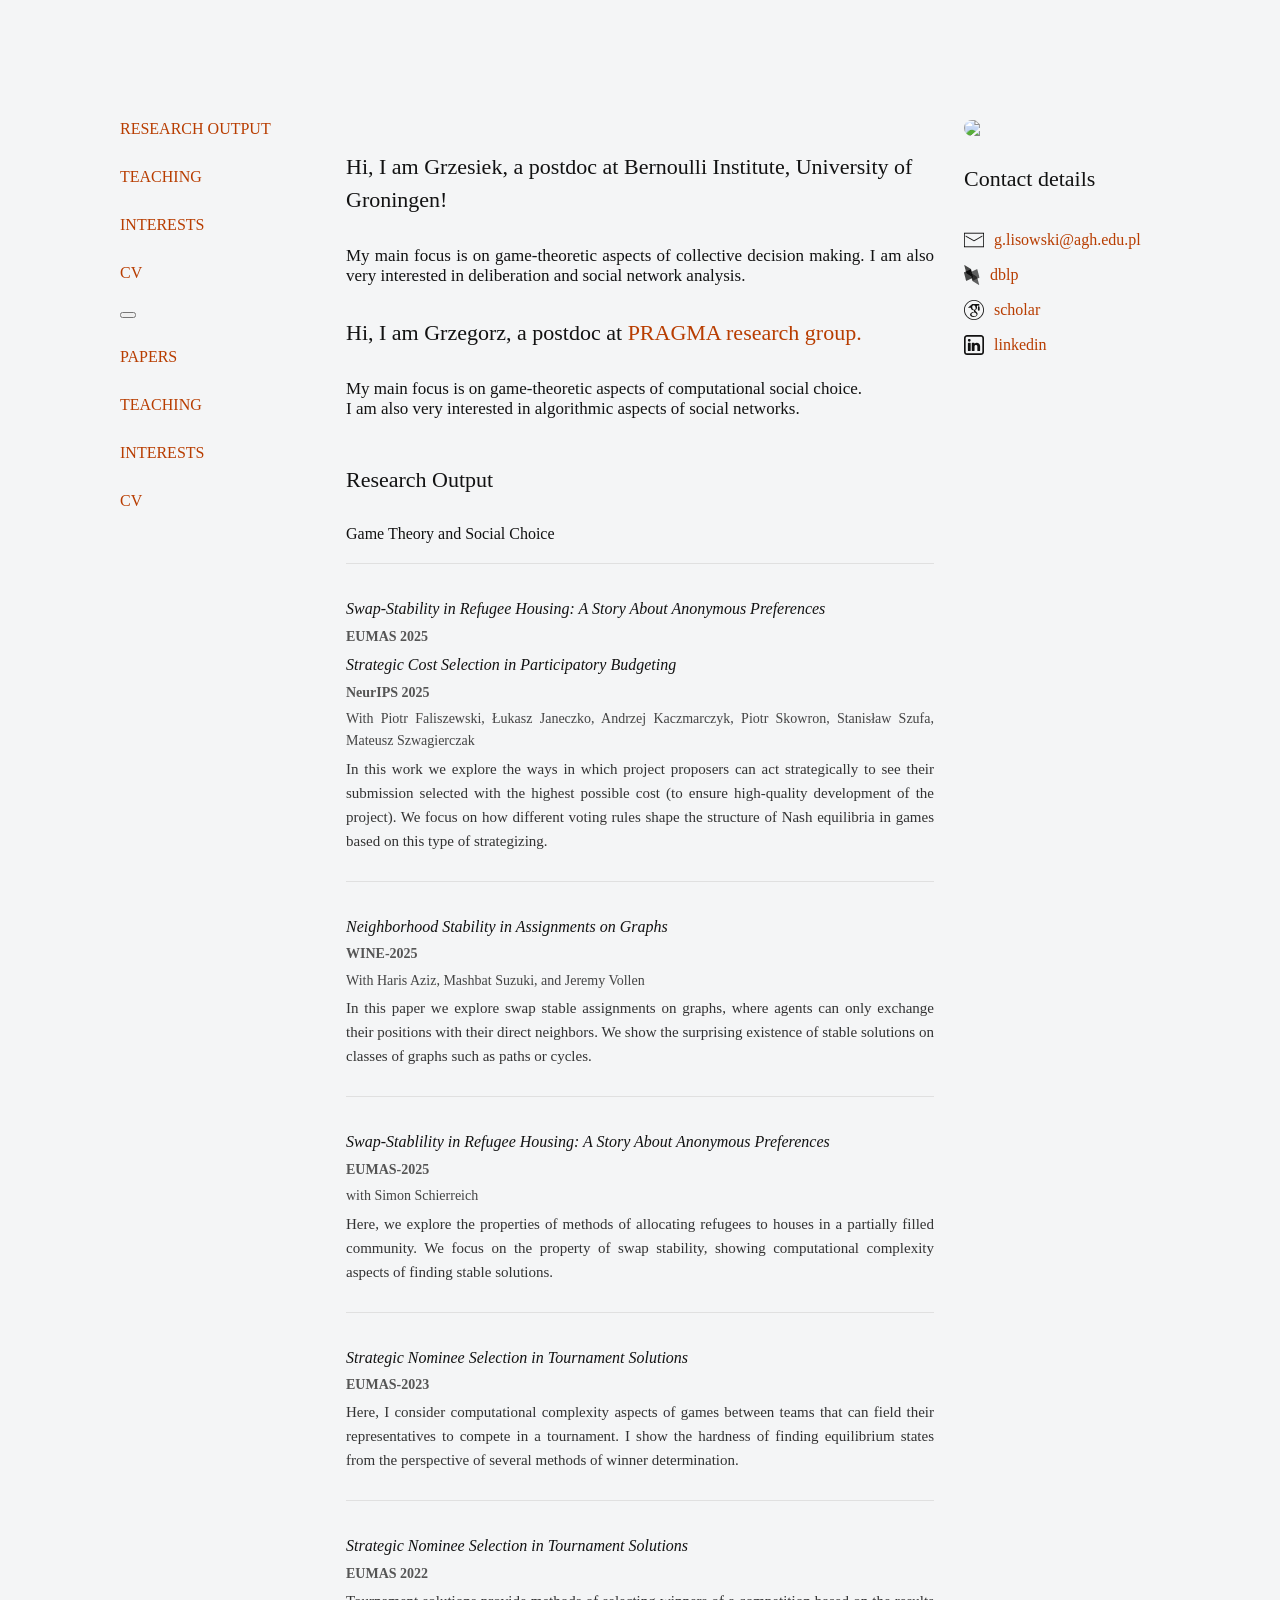
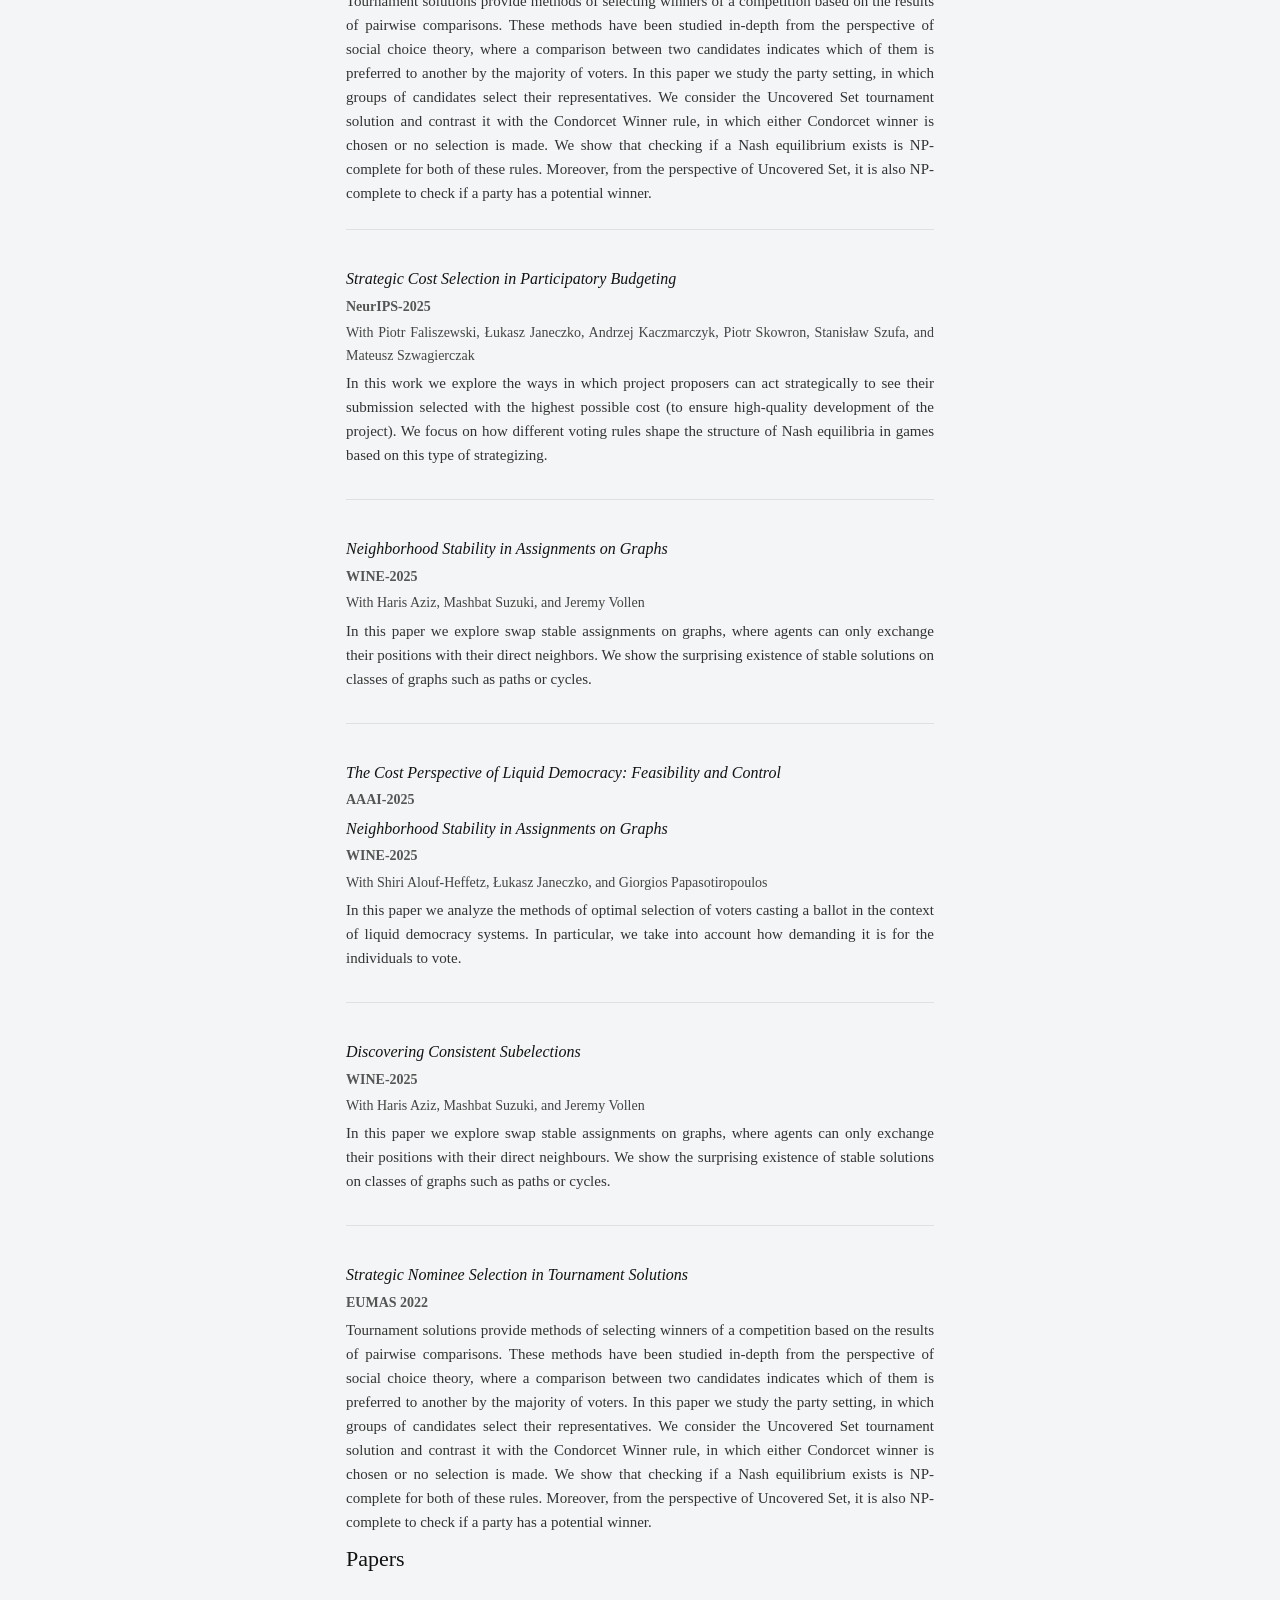
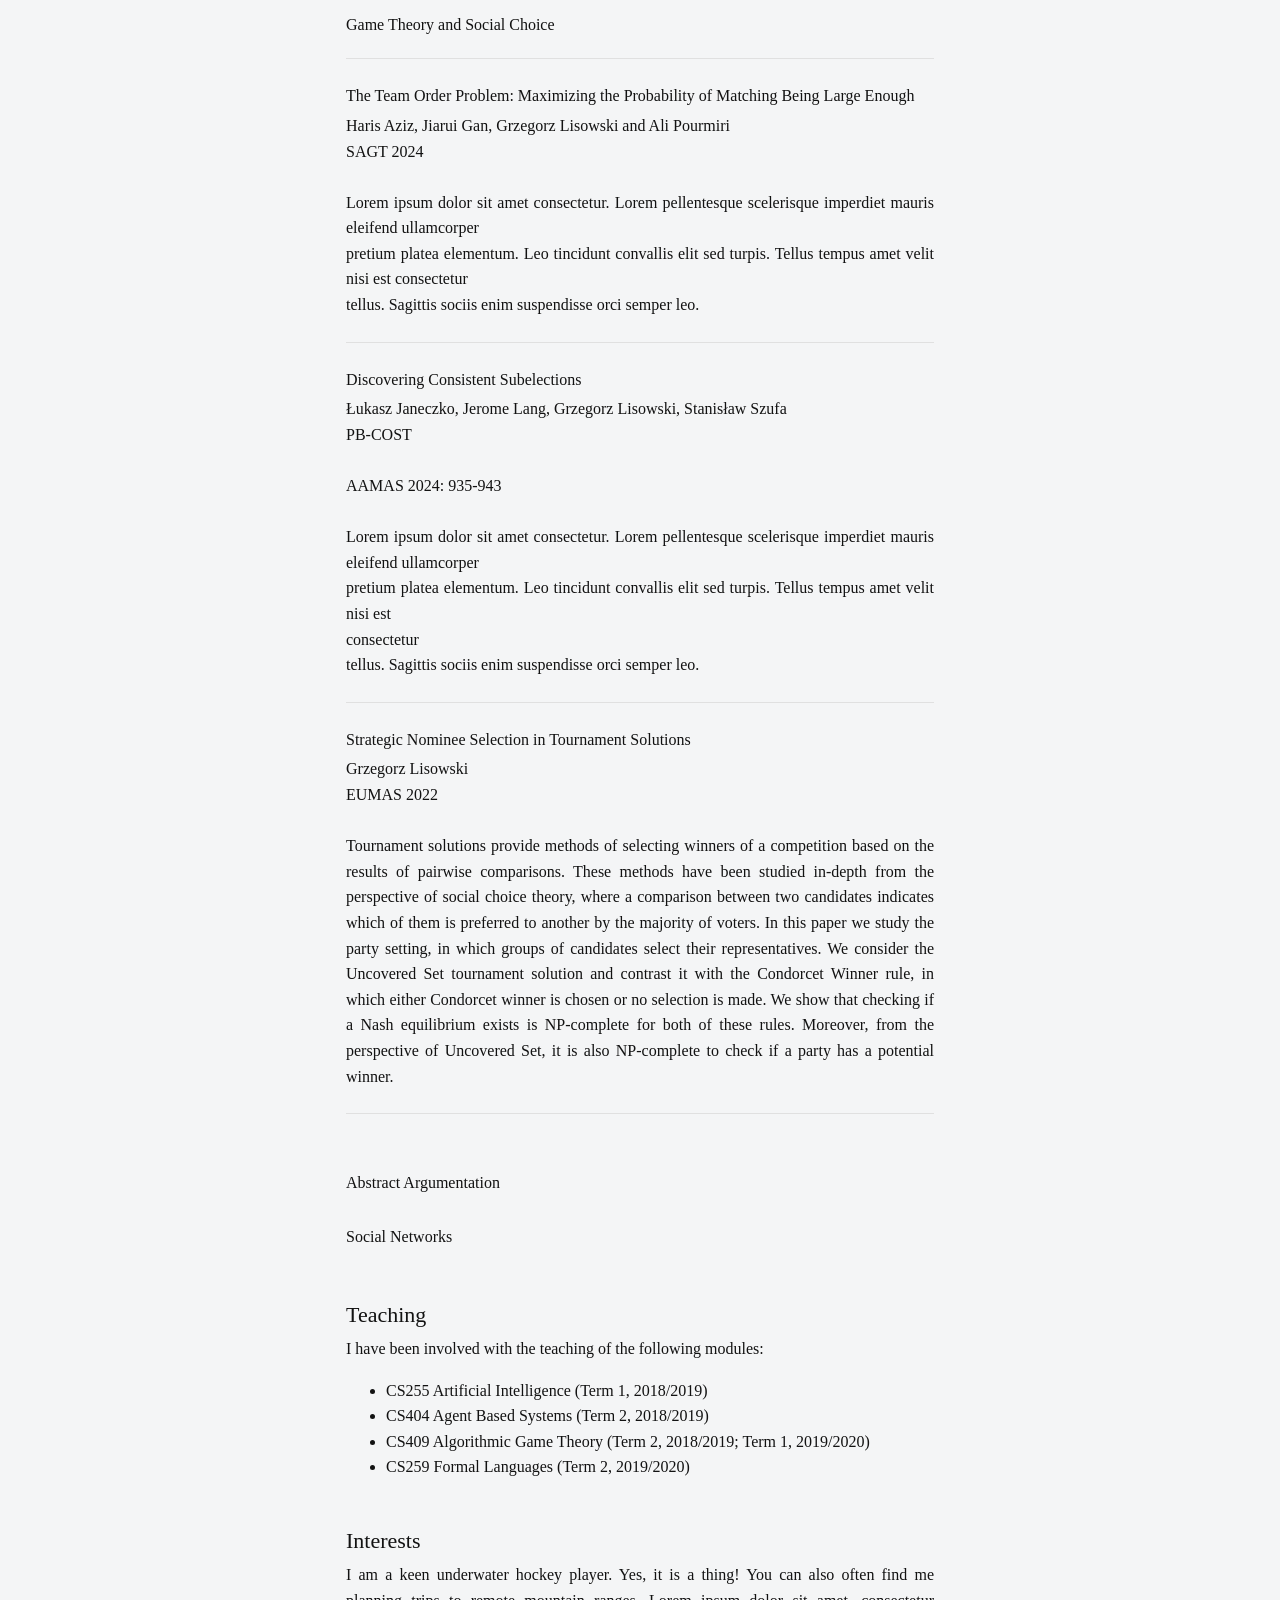
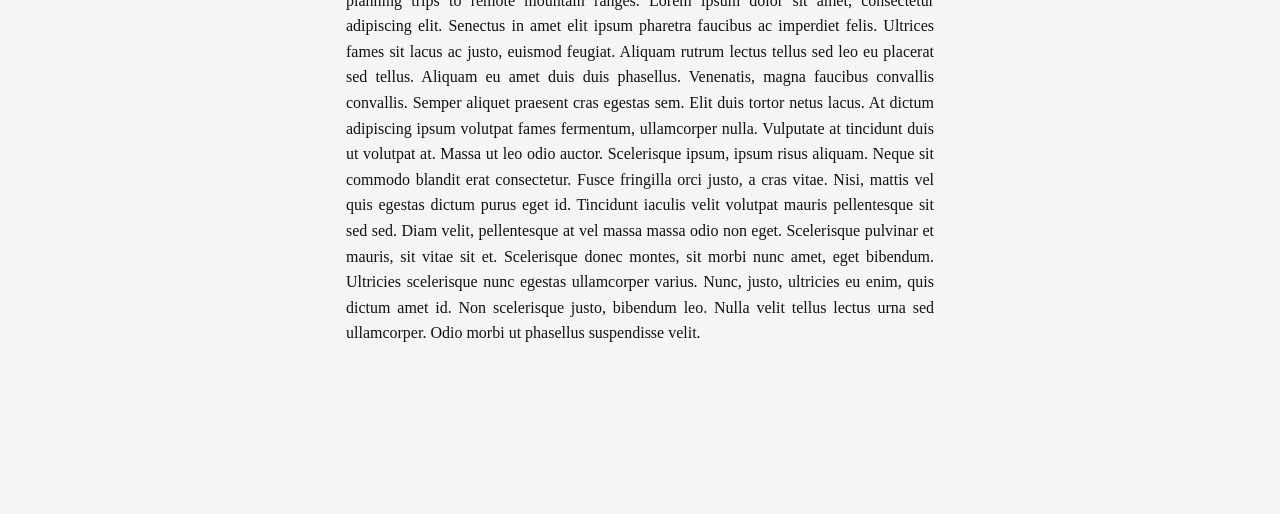
==== commit 69db68cf: "Merge branch 'main' into fix/html-typos" ====
--- a/index.html
+++ b/index.html
@@ -26,6 +26,14 @@
         <a href="#interests" class="menu_item">INTERESTS</a>
         <a href="./Grzegorz-Lisowski-CV.pdf" target="_blank" class="menu_item">CV</a>
         <a href="#contact" class="menu_item menu_item--mobile">CONTACT</a>
+      <button id="hamburger" aria-label="Toggle menu" aria-expanded="false">
+        <span></span><span></span><span></span>
+      </button>
+      <div id="menu-links">
+        <a href="#publications" class="menu_item">PAPERS</a>
+        <a href="#teaching" class="menu_item">TEACHING</a>
+        <a href="#interests" class="menu_item">INTERESTS</a>
+        <a href="./Grzegorz-Lisowski-CV.pdf" target="_blank" class="menu_item">CV</a>
       </div>
     </nav>
   </div>
@@ -44,6 +52,15 @@
       a.addEventListener('click', () => {
         links.classList.remove('open');
         btn.classList.remove('open');
+    const btn = document.getElementById('hamburger');
+    const links = document.getElementById('menu-links');
+    btn.addEventListener('click', () => {
+      const open = links.classList.toggle('open');
+      btn.setAttribute('aria-expanded', open);
+    });
+    links.querySelectorAll('.menu_item').forEach(a => {
+      a.addEventListener('click', () => {
+        links.classList.remove('open');
         btn.setAttribute('aria-expanded', false);
       });
     });
@@ -54,6 +71,12 @@
       </h1>
       <p id="description">
         My main focus is on game-theoretic aspects of collective decision making. I am also very interested in deliberation and social network analysis.
+      <h1>Hi, I am Grzegorz, a postdoc at <a href="https://home.agh.edu.pl/~pragma/#about">PRAGMA research group.</a>
+      </h1>
+      <p id="description">
+        My main focus is on game-theoretic aspects of computational social choice. <br>I am also very interested in
+        algorithmic
+        aspects of social networks.
       </p>
     </section>
 
@@ -141,6 +164,58 @@
         <p class="paper-abstract">Tournament solutions provide methods of selecting winners of a competition based on the results of pairwise          comparisons. These methods have been studied in-depth from the perspective of social choice theory, where a          comparison between two candidates indicates which of them is preferred to another by the majority of voters.          In this paper we study the party setting, in which groups of candidates select their representatives. We          consider          the Uncovered Set tournament solution and contrast it with the Condorcet Winner rule, in which either          Condorcet winner is chosen or no selection is made. We show that checking if a Nash equilibrium exists is          NP-complete for both of these rules. Moreover, from          the perspective of Uncovered Set, it is also NP-complete to check if a party has a potential winner.</p>
       </div>
 
+      <h2>Papers</h2>
+      <h3>Game Theory and Social Choice</h3>
+        <hr>
+        </hr>
+        <p class="italic">The Team Order Problem: Maximizing the Probability of Matching Being Large Enough</p>
+        <p>
+          Haris Aziz, Jiarui Gan, Grzegorz Lisowski and Ali Pourmiri <br>
+          SAGT 2024 <br>
+          <br>
+          Lorem ipsum dolor sit amet consectetur. Lorem pellentesque scelerisque imperdiet mauris eleifend ullamcorper
+          <br>
+          pretium platea elementum. Leo tincidunt convallis elit sed turpis. Tellus tempus amet velit nisi est
+          consectetur
+          <br>
+          tellus. Sagittis sociis enim suspendisse orci semper leo.<br>
+        </p>
+        <hr>
+        </hr>
+        <p class="italic">Discovering Consistent Subelections</p>
+        <p>
+          Łukasz Janeczko, Jerome Lang, Grzegorz Lisowski, Stanisław Szufa<br>
+          PB-COST<br>
+          <br>
+          AAMAS 2024: 935-943<br>
+          <br>
+          Lorem ipsum dolor sit amet consectetur. Lorem pellentesque scelerisque imperdiet mauris eleifend
+          ullamcorper<br>
+          pretium platea elementum. Leo tincidunt convallis elit sed turpis. Tellus tempus amet velit nisi est<br>
+          consectetur<br>
+          tellus. Sagittis sociis enim suspendisse orci semper leo.<br>
+        </p>
+        <hr>
+        </hr>
+        <p class="italic"> Strategic Nominee Selection in Tournament Solutions</p>
+        <p>
+          Grzegorz Lisowski<br>
+          EUMAS 2022<br>
+          <br>
+          Tournament solutions provide methods of selecting winners of a competition based on the results of pairwise
+          comparisons. These methods have been studied in-depth from the perspective of social choice theory, where a
+          comparison between two candidates indicates which of them is preferred to another by the majority of voters.
+          In this paper we study the party setting, in which groups of candidates select their representatives. We
+          consider
+          the Uncovered Set tournament solution and contrast it with the Condorcet Winner rule, in which either
+          Condorcet winner is chosen or no selection is made. We show that checking if a Nash equilibrium exists is
+          NP-complete for both of these rules. Moreover, from
+          the perspective of Uncovered Set, it is also NP-complete to check if a party has a potential winner.<br>
+          <hr>
+          </hr>
+        </p>
+        <h3>Abstract Argumentation</h3>
+        <h3>Social Networks</h3>
     </section>
     <section id="teaching">
       <h2>Teaching</h2>
@@ -158,11 +233,29 @@
       <h2>Interests</h2>
       <p>
         I am a keen underwater hockey player. Yes, it is a thing! You can also often find me planning trips to remote mountain ranges.
+        Lorem ipsum dolor sit amet, consectetur adipiscing elit. Senectus in
+        amet elit ipsum pharetra faucibus ac imperdiet felis. Ultrices fames sit
+        lacus ac justo, euismod feugiat. Aliquam rutrum lectus tellus sed leo eu
+        placerat sed tellus. Aliquam eu amet duis duis phasellus. Venenatis,
+        magna faucibus convallis convallis. Semper aliquet praesent cras egestas
+        sem. Elit duis tortor netus lacus. At dictum adipiscing ipsum volutpat
+        fames fermentum, ullamcorper nulla. Vulputate at tincidunt duis ut
+        volutpat at. Massa ut leo odio auctor. Scelerisque ipsum, ipsum risus
+        aliquam. Neque sit commodo blandit erat consectetur. Fusce fringilla
+        orci justo, a cras vitae. Nisi, mattis vel quis egestas dictum purus
+        eget id. Tincidunt iaculis velit volutpat mauris pellentesque sit sed
+        sed. Diam velit, pellentesque at vel massa massa odio non eget.
+        Scelerisque pulvinar et mauris, sit vitae sit et. Scelerisque donec
+        montes, sit morbi nunc amet, eget bibendum. Ultricies scelerisque nunc
+        egestas ullamcorper varius. Nunc, justo, ultricies eu enim, quis dictum
+        amet id. Non scelerisque justo, bibendum leo. Nulla velit tellus lectus
+        urna sed ullamcorper. Odio morbi ut phasellus suspendisse velit.
       </p>
     </section>
   </div>
   <div>
     <div class="contact" id="contact">
+    <div class="contact">
       <img src="img/official_profile5.svg" id="profile" />
       <h2>Contact details</h2>
       <div class="contack_text">
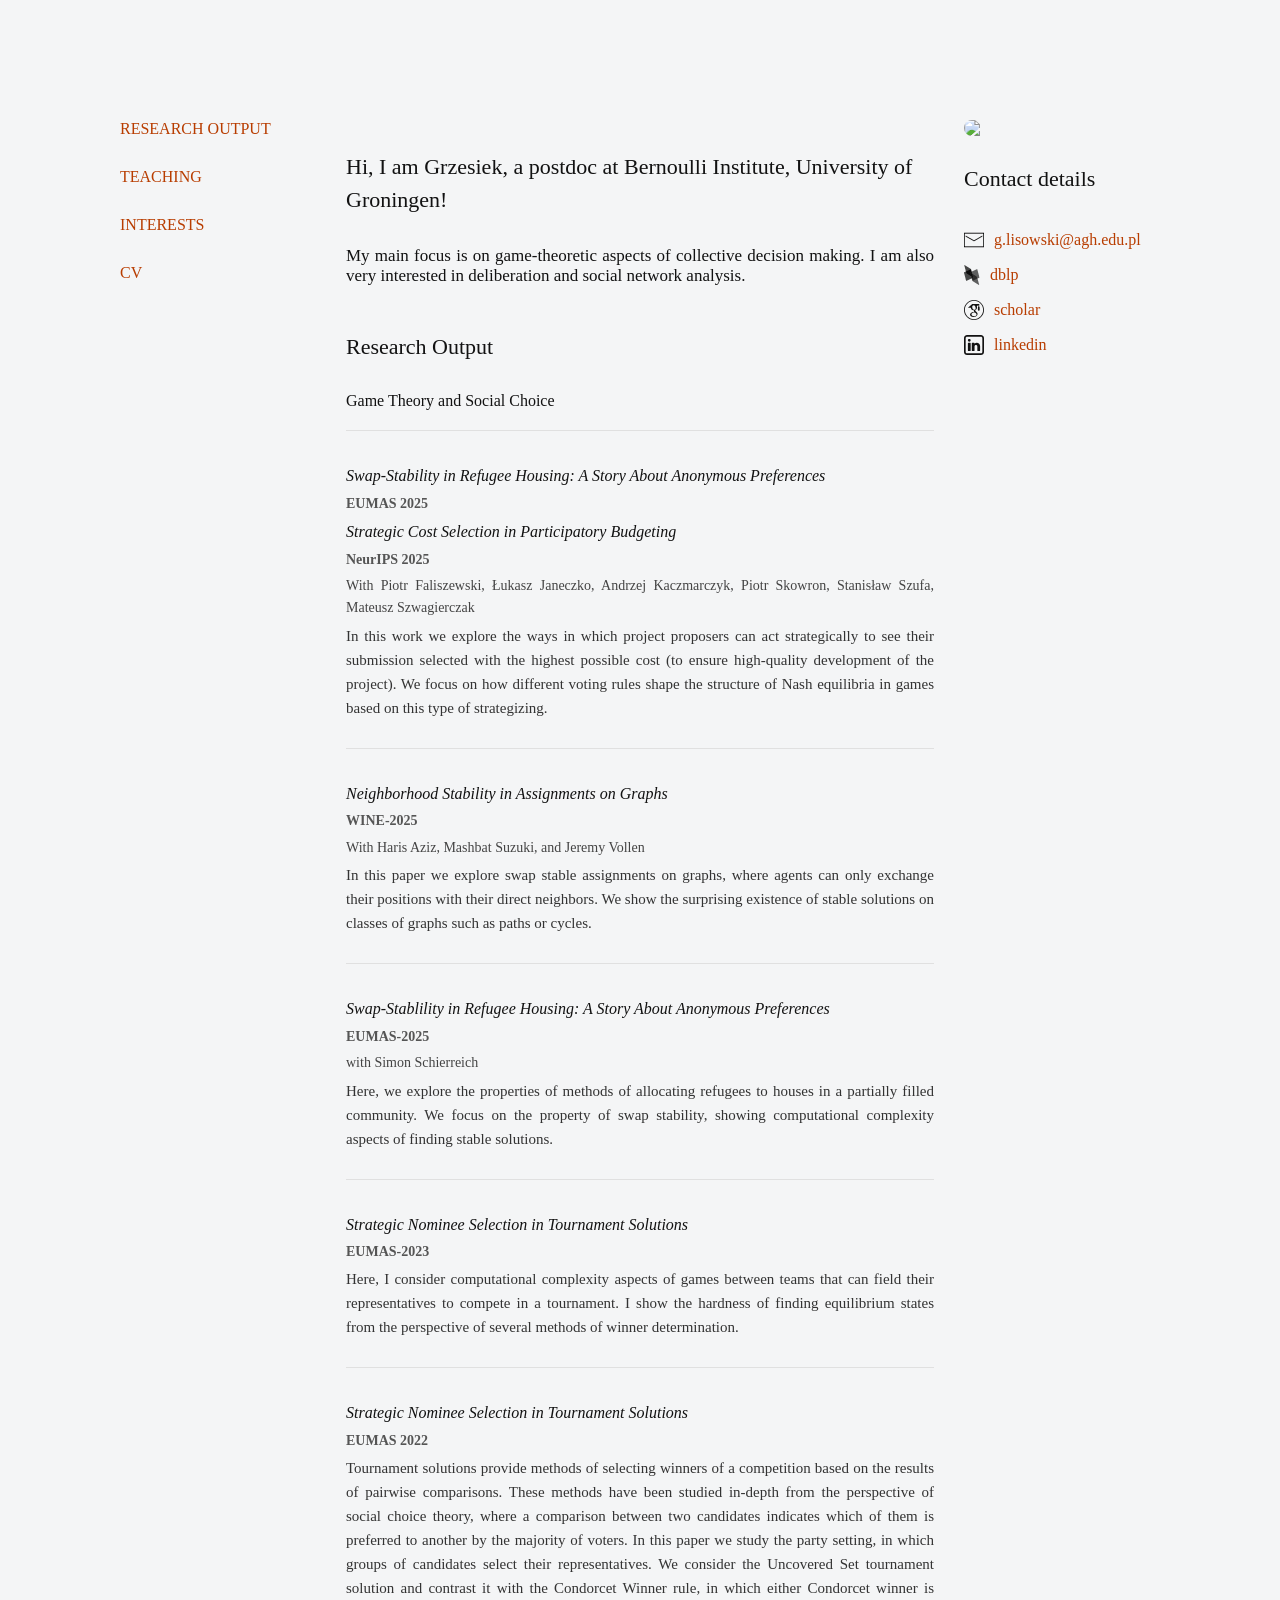
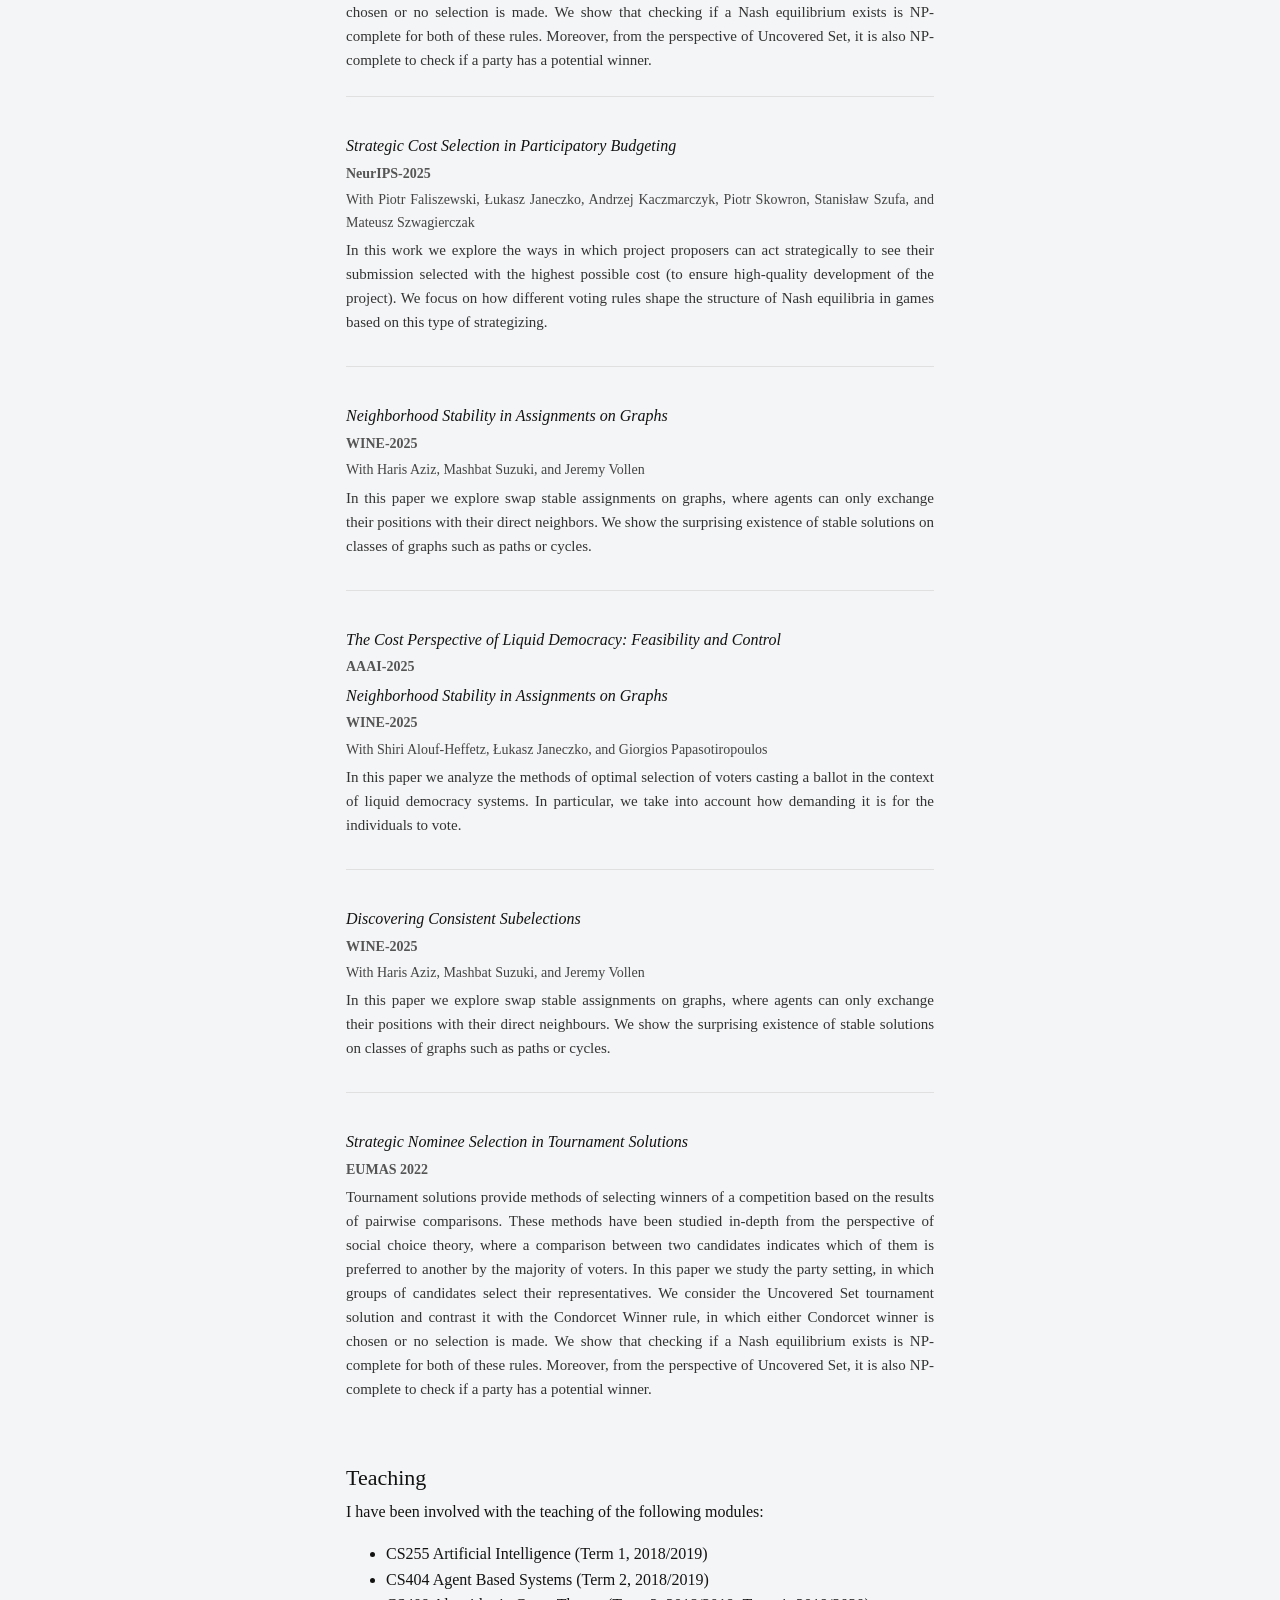
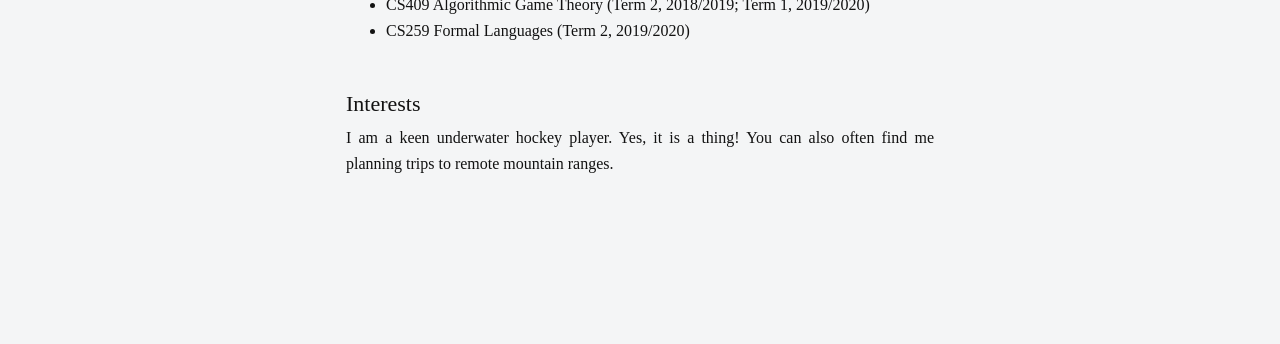
==== commit 16994de6: "nowa" ====
--- a/index.html
+++ b/index.html
@@ -26,14 +26,6 @@
         <a href="#interests" class="menu_item">INTERESTS</a>
         <a href="./Grzegorz-Lisowski-CV.pdf" target="_blank" class="menu_item">CV</a>
         <a href="#contact" class="menu_item menu_item--mobile">CONTACT</a>
-      <button id="hamburger" aria-label="Toggle menu" aria-expanded="false">
-        <span></span><span></span><span></span>
-      </button>
-      <div id="menu-links">
-        <a href="#publications" class="menu_item">PAPERS</a>
-        <a href="#teaching" class="menu_item">TEACHING</a>
-        <a href="#interests" class="menu_item">INTERESTS</a>
-        <a href="./Grzegorz-Lisowski-CV.pdf" target="_blank" class="menu_item">CV</a>
       </div>
     </nav>
   </div>
@@ -52,15 +44,6 @@
       a.addEventListener('click', () => {
         links.classList.remove('open');
         btn.classList.remove('open');
-    const btn = document.getElementById('hamburger');
-    const links = document.getElementById('menu-links');
-    btn.addEventListener('click', () => {
-      const open = links.classList.toggle('open');
-      btn.setAttribute('aria-expanded', open);
-    });
-    links.querySelectorAll('.menu_item').forEach(a => {
-      a.addEventListener('click', () => {
-        links.classList.remove('open');
         btn.setAttribute('aria-expanded', false);
       });
     });
@@ -71,12 +54,6 @@
       </h1>
       <p id="description">
         My main focus is on game-theoretic aspects of collective decision making. I am also very interested in deliberation and social network analysis.
-      <h1>Hi, I am Grzegorz, a postdoc at <a href="https://home.agh.edu.pl/~pragma/#about">PRAGMA research group.</a>
-      </h1>
-      <p id="description">
-        My main focus is on game-theoretic aspects of computational social choice. <br>I am also very interested in
-        algorithmic
-        aspects of social networks.
       </p>
     </section>
 
@@ -164,58 +141,6 @@
         <p class="paper-abstract">Tournament solutions provide methods of selecting winners of a competition based on the results of pairwise          comparisons. These methods have been studied in-depth from the perspective of social choice theory, where a          comparison between two candidates indicates which of them is preferred to another by the majority of voters.          In this paper we study the party setting, in which groups of candidates select their representatives. We          consider          the Uncovered Set tournament solution and contrast it with the Condorcet Winner rule, in which either          Condorcet winner is chosen or no selection is made. We show that checking if a Nash equilibrium exists is          NP-complete for both of these rules. Moreover, from          the perspective of Uncovered Set, it is also NP-complete to check if a party has a potential winner.</p>
       </div>
 
-      <h2>Papers</h2>
-      <h3>Game Theory and Social Choice</h3>
-        <hr>
-        </hr>
-        <p class="italic">The Team Order Problem: Maximizing the Probability of Matching Being Large Enough</p>
-        <p>
-          Haris Aziz, Jiarui Gan, Grzegorz Lisowski and Ali Pourmiri <br>
-          SAGT 2024 <br>
-          <br>
-          Lorem ipsum dolor sit amet consectetur. Lorem pellentesque scelerisque imperdiet mauris eleifend ullamcorper
-          <br>
-          pretium platea elementum. Leo tincidunt convallis elit sed turpis. Tellus tempus amet velit nisi est
-          consectetur
-          <br>
-          tellus. Sagittis sociis enim suspendisse orci semper leo.<br>
-        </p>
-        <hr>
-        </hr>
-        <p class="italic">Discovering Consistent Subelections</p>
-        <p>
-          Łukasz Janeczko, Jerome Lang, Grzegorz Lisowski, Stanisław Szufa<br>
-          PB-COST<br>
-          <br>
-          AAMAS 2024: 935-943<br>
-          <br>
-          Lorem ipsum dolor sit amet consectetur. Lorem pellentesque scelerisque imperdiet mauris eleifend
-          ullamcorper<br>
-          pretium platea elementum. Leo tincidunt convallis elit sed turpis. Tellus tempus amet velit nisi est<br>
-          consectetur<br>
-          tellus. Sagittis sociis enim suspendisse orci semper leo.<br>
-        </p>
-        <hr>
-        </hr>
-        <p class="italic"> Strategic Nominee Selection in Tournament Solutions</p>
-        <p>
-          Grzegorz Lisowski<br>
-          EUMAS 2022<br>
-          <br>
-          Tournament solutions provide methods of selecting winners of a competition based on the results of pairwise
-          comparisons. These methods have been studied in-depth from the perspective of social choice theory, where a
-          comparison between two candidates indicates which of them is preferred to another by the majority of voters.
-          In this paper we study the party setting, in which groups of candidates select their representatives. We
-          consider
-          the Uncovered Set tournament solution and contrast it with the Condorcet Winner rule, in which either
-          Condorcet winner is chosen or no selection is made. We show that checking if a Nash equilibrium exists is
-          NP-complete for both of these rules. Moreover, from
-          the perspective of Uncovered Set, it is also NP-complete to check if a party has a potential winner.<br>
-          <hr>
-          </hr>
-        </p>
-        <h3>Abstract Argumentation</h3>
-        <h3>Social Networks</h3>
     </section>
     <section id="teaching">
       <h2>Teaching</h2>
@@ -233,29 +158,11 @@
       <h2>Interests</h2>
       <p>
         I am a keen underwater hockey player. Yes, it is a thing! You can also often find me planning trips to remote mountain ranges.
-        Lorem ipsum dolor sit amet, consectetur adipiscing elit. Senectus in
-        amet elit ipsum pharetra faucibus ac imperdiet felis. Ultrices fames sit
-        lacus ac justo, euismod feugiat. Aliquam rutrum lectus tellus sed leo eu
-        placerat sed tellus. Aliquam eu amet duis duis phasellus. Venenatis,
-        magna faucibus convallis convallis. Semper aliquet praesent cras egestas
-        sem. Elit duis tortor netus lacus. At dictum adipiscing ipsum volutpat
-        fames fermentum, ullamcorper nulla. Vulputate at tincidunt duis ut
-        volutpat at. Massa ut leo odio auctor. Scelerisque ipsum, ipsum risus
-        aliquam. Neque sit commodo blandit erat consectetur. Fusce fringilla
-        orci justo, a cras vitae. Nisi, mattis vel quis egestas dictum purus
-        eget id. Tincidunt iaculis velit volutpat mauris pellentesque sit sed
-        sed. Diam velit, pellentesque at vel massa massa odio non eget.
-        Scelerisque pulvinar et mauris, sit vitae sit et. Scelerisque donec
-        montes, sit morbi nunc amet, eget bibendum. Ultricies scelerisque nunc
-        egestas ullamcorper varius. Nunc, justo, ultricies eu enim, quis dictum
-        amet id. Non scelerisque justo, bibendum leo. Nulla velit tellus lectus
-        urna sed ullamcorper. Odio morbi ut phasellus suspendisse velit.
       </p>
     </section>
   </div>
   <div>
     <div class="contact" id="contact">
-    <div class="contact">
       <img src="img/official_profile5.svg" id="profile" />
       <h2>Contact details</h2>
       <div class="contack_text">
